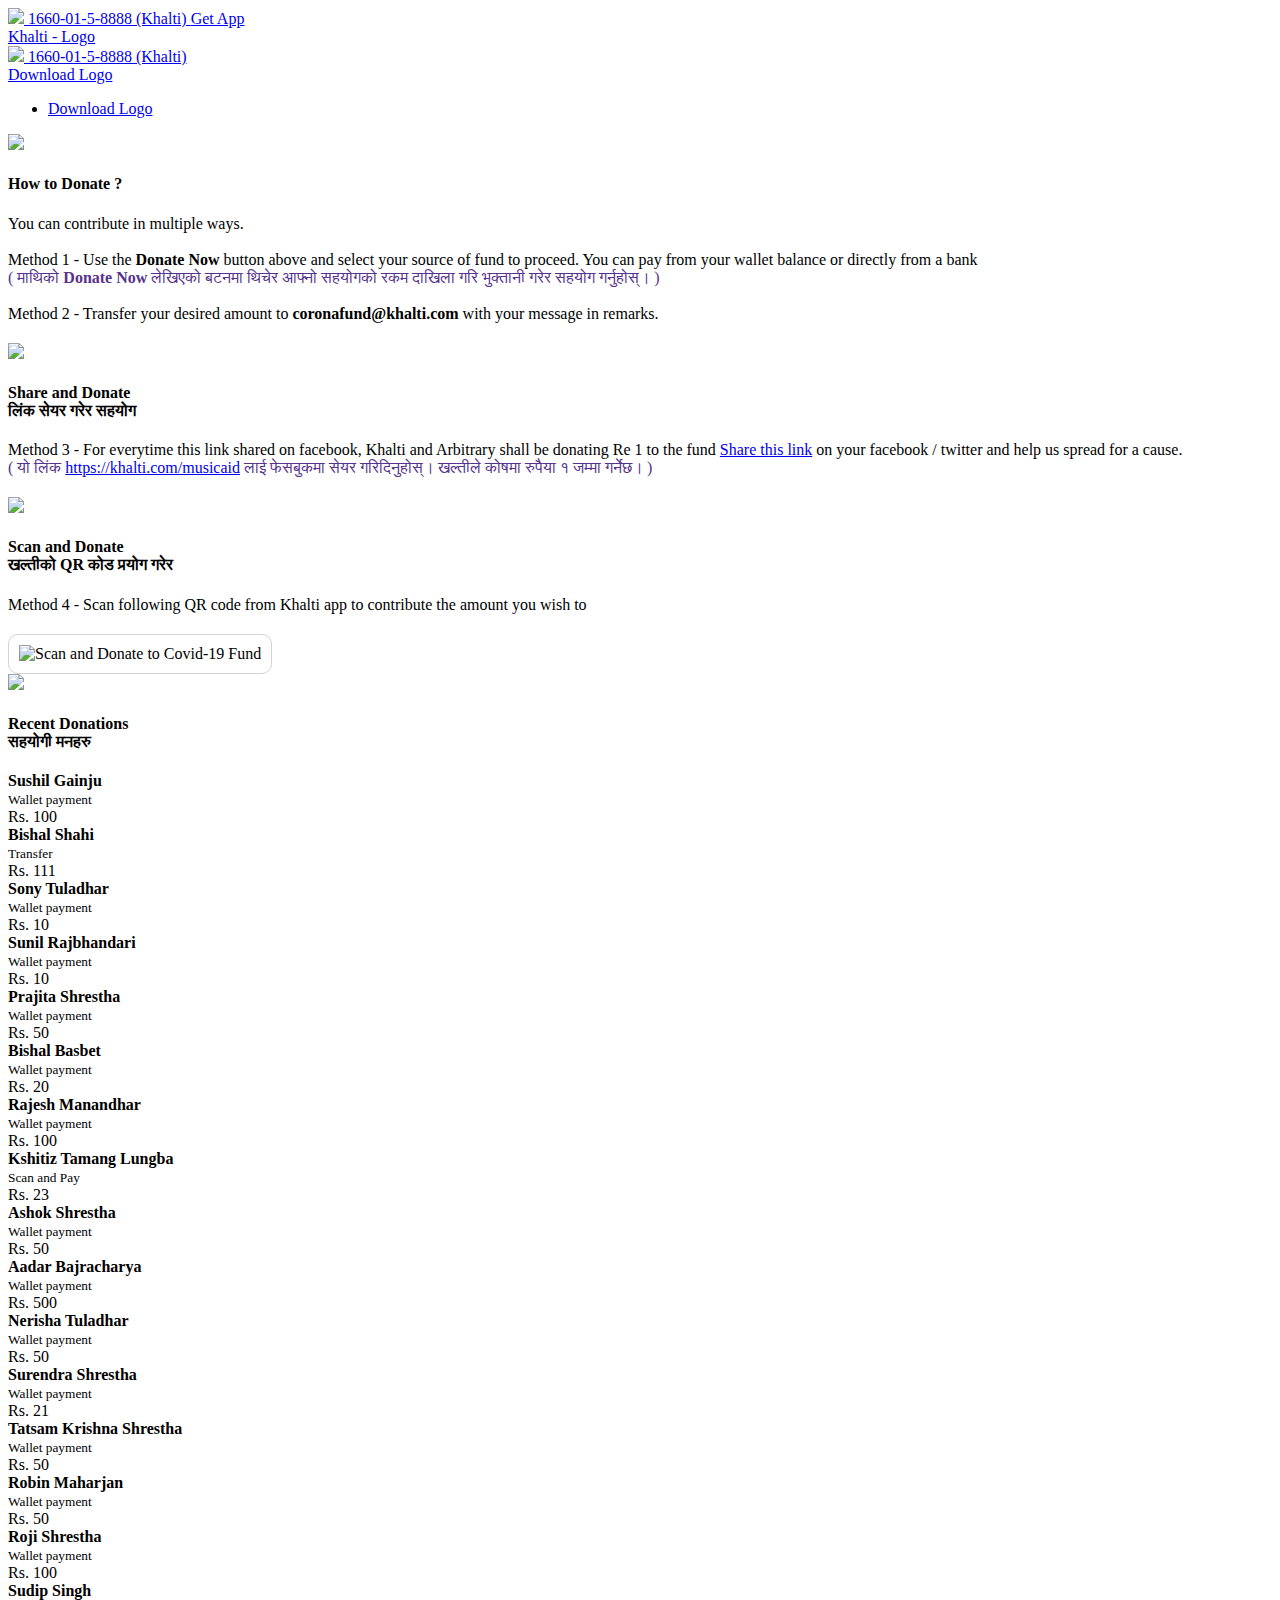
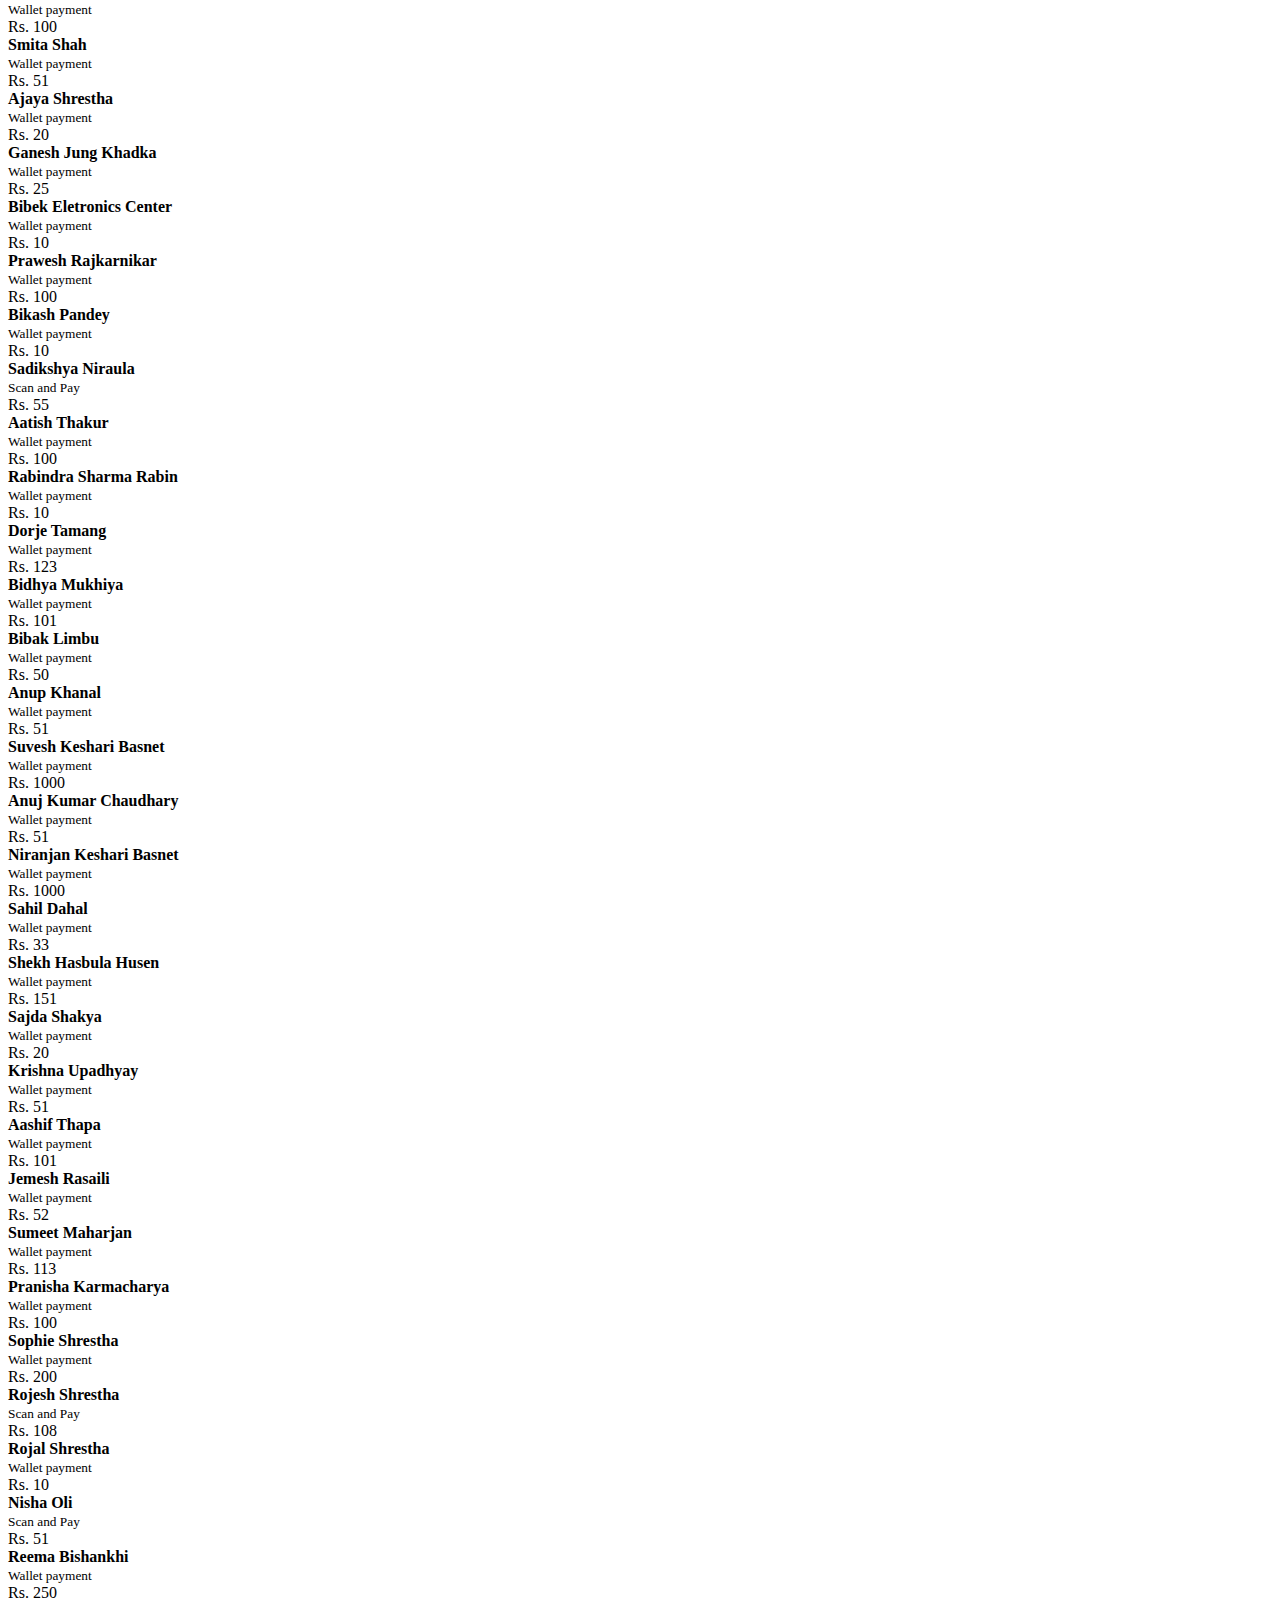
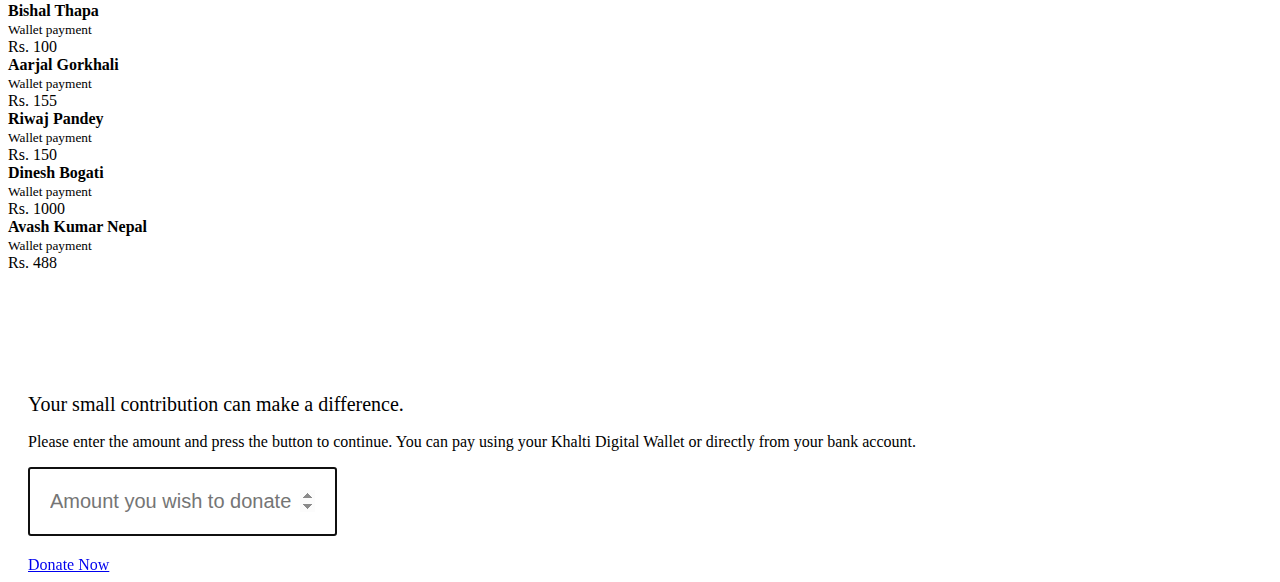
==== brandbook/index.html @ 5e2e1aca "Update index.html" ====
<!DOCTYPE html>
<html lang="en" xmlns="http://www.w3.org/1999/html">

<head>
    <!-- Global site tag (gtag.js) - Google Analytics -->
    <script async src="https://www.googletagmanager.com/gtag/js?id=UA-162179305-1"></script>
    <script>
        window.dataLayer = window.dataLayer || [];

        function gtag() {
            dataLayer.push(arguments);
        }
        gtag('js', new Date());

        gtag('config', 'UA-162179305-1');
    </script>
    <meta charset="utf-8">
    <meta http-equiv="X-UA-Compatible" content="IE=edge">
    <meta name="viewport" content="width=device-width, initial-scale=1.0, maximum-scale=1.0, user-scalable=no" />
    <link rel="icon" type="image/png" sizes="32x32" href="https://d7vw40z4bofef.cloudfront.net/static/2.37.07-web19/images/favicon.png">

    <title>Khalti.com donates to COVID-19 Relief Fund</title>
    <meta name="description" content="No. 1 digital wallet in Nepal">

    <meta property="og:url" content="https://donations.khalti.com/covid19/" />
    <meta property="og:site_name" content="Khatli Donates to the Covid19 Fund" />
    <meta property="og:image" content="https://donations.khalti.com/covid19/MusicForAID_Banner.web.jpg?v100" />
    <link href="https://d7vw40z4bofef.cloudfront.net/static/2.37.07-web19/css/bootstrap.css" rel="stylesheet">
    <link href="https://d7vw40z4bofef.cloudfront.net/static/2.37.07-web19/css/slick.css" rel="stylesheet">
    <link href="https://d7vw40z4bofef.cloudfront.net/static/2.37.07-web19/css/slick-theme.css" rel="stylesheet">
    <link href="https://d7vw40z4bofef.cloudfront.net/static/2.37.07-web19/css/phone.min.css" rel="stylesheet">
    <link href="https://d7vw40z4bofef.cloudfront.net/static/2.37.07-web19/css/custom.css" rel="stylesheet">

    <script src="https://khalti.com/static/khalti-checkout.js"></script>

    <style type="text/css">
        #aidcontainer {
            display: block;
            text-align: center;
            margin: 0 auto;
            height: 600px;
            background: url(brandbook_bg.jpg) no-repeat center -50px;
            padding-top: 400px;
            background-color: #0d041f;
        }
        
        #aidbanner {
            width: 1000px;
            height: 588px;
        }
        
        @media(min-width:768px) {
            #aidbanner {
                text-align: center;
                background-image: url(MusicForAID_Banner.web.jpg);
            }
        }
        
        @media(max-width:768px) {
            #aidbanner {
                display: none
            }
            #aidcontainer {
                background-size: cover;
                background-position: top center;
                padding-top: 400px;
                background-image: url(MusicForAID_Banner.mobile.jpg?v100);
            }
        }
        
        #aidcontainer h2 {
            color: grey;
            font-size: 20px;
            line-height: 20px;
        }
        
        #aidcontainer h1 {
            color: white;
            font-size: 35px;
            line-height: 35px;
        }
        
        #aidkalakaar {
            color: white;
            font-weight: normal !important;
            font-size: 15px;
            max-width: 500px;
            display: block;
        }
        
        #khaltiId {
            font-size: 20px;
            height: 65px;
            padding: 0 20px;
            line-height: 40px;
            color: purple;
        }
    </style>
</head>
<body id=''>
    <header id="masthead" class="site-header">
        <div class="header">
            <section class="top-bar p-2 d-none d-md-block">
                <div class="container">
                    <div class="row">
                        <div class="col-md-6 no-padding">
                            <a href="/contact" class="telephone">
                                <img class="tollfree" src="https://d7vw40z4bofef.cloudfront.net/static/2.37.07-web19/images/icons/tollfree.png"> 1660-01-5-8888 (Khalti)
                            </a>
                            <a href="https://khalti.com/download" target="_blank" class="button small orange no-border ml-3 font-weight-bold">Get App</a>
                        </div>

                        <div class="col-md-6">
                        </div>

                    </div>
                </div>
            </section>
        </div>

        <div id="navbar">
            <section class="nav mobile-nav">
                <div class="container">
                    <div class="row">
                        <div class="col-md-2 no-padding">
                            <a href="/" class="logo" title="Khalti Digital Wallet">Khalti - Logo</a>
                        </div>

                        <div class="col-md-12 d-block d-md-block d-lg-none navbar navbar-expand-lg navbar-light">
                            <div class="ham-menu float-right pt-3">
                                <a class="button no-border" data-toggle="collapse" href="#collapseExample" role="button" aria-expanded="false" aria-controls="collapseExample">
                                    <span class="navbar-toggler-icon"></span>
                                </a>
                            </div>
                            <div class="collapse mobile-submenu" id="collapseExample">
                                <div class="top-bar p-2 d-md-none steps-mobile">
                                    <div class="col-md-6 no-padding">
                                        <a href="tel:1660-01-5-8888" class="telephone">
                                            <img class="tollfree" src="https://d7vw40z4bofef.cloudfront.net/static/2.37.07-web19/images/icons/tollfree.png"> 1660-01-5-8888 (Khalti)
                                        </a>
                                    </div>
                                    <div class="col-md-6">
                                    </div>
                                </div>
                                <a class="d-block" href="logo.zip">
					Download Logo
                                </a>
                            </div>
                        </div>
                        <!--end hamburger menu-->

                        <div class="col-md-10 no-padding">
                            <nav class="navbar navbar-expand-lg navbar-light no-padding float-right height100">

                                <div class="collapse navbar-collapse" id="navbarSupportedContent">
                                    <ul class="navbar-nav mr-auto">
                                        <li class="nav-item" id="linkshare">
                                            <a class="nav-link" href="logo.zip">
						    Download Logo
						</a>
                                        </li>
                                    </ul>
                                </div>
                            </nav>
                        </div>
                    </div>

                </div>
        </div>
        </section>
        </div>
    </header>

    <div id="khaltiContent">
        <section>
            <div class="container-fluid 404-feat">
                <div class="row">
                    <div class="col-12 col-sm-12 col-md-4 feat-col">
                        <div class="feat-col-wrapper">
                            <div class="err-feat-head">
                                <img src="https://d7vw40z4bofef.cloudfront.net/static/web19/images/wallet.svg">
                                <h4>
			    How to Donate ?
				<a href="#" name="howto"></a>
                        </h4>
                            </div>
                            <div class="err-feat-content">
                                <div>You can contribute in multiple ways. </div>

                                <div>&nbsp;</div>
                                <div>Method 1 - Use the <strong>Donate Now</strong> button above and select your source of fund to proceed. You can pay from your wallet balance or directly from a bank
                                    <br />
                                    <span style='color:#56328c'> ( माथिको  <strong>Donate Now</strong> लेखिएको बटनमा थिचेर आफ्नो सहयोगको रकम दाखिला गरि भुक्तानी गरेर सहयोग गर्नुहोस्।
)
</span>
                                </div>
                                <div>&nbsp;</div>
                                <div>Method 2 - Transfer your desired amount to <strong>coronafund@khalti.com</strong> with your message in remarks.</div>
                            </div>

                            <div class="err-feat-head" style='margin-top:20px;'>
                                <img src="https://d7vw40z4bofef.cloudfront.net/static/web19/images/wallet.svg">
                                <h4>
			    Share and Donate
<br />
	लिंक सेयर गरेर सहयोग
                        </h4>
                            </div>
                            <div class="err-feat-content">
                                <div>Method 3 - For everytime this link shared on facebook, Khalti and Arbitrary shall be donating Re 1 to the fund <a href="https://www.facebook.com/khalti.official/posts/1078323059209366">Share this link</a> on your facebook / twitter and help us spread for a cause.

                                    <br />

                                    <span style='color:#56328c'> ( यो लिंक <a href="https://khalti.com/musicaid">https://khalti.com/musicaid</a> लाई फेसबुकमा सेयर गरिदिनुहोस्। खल्तीले कोषमा रुपैया १ जम्मा गर्नेछ। )</span>

                                </div>
                            </div>

                            <div class="err-feat-head" style='margin-top:20px;'>
                                <img src="https://d7vw40z4bofef.cloudfront.net/static/web19/images/wallet.svg">
                                <h4>
			    Scan and Donate 
<br />
खल्तीको QR  कोड प्रयोग गरेर
                        </h4>
                            </div>
                            <div class="err-feat-content">
                                <div>Method 4 - Scan following QR code from Khalti app to contribute the amount you wish to
                                </div>
                                <div class="thumbnail"><img style='border:1px solid lightgrey; border-radius:10px;width:80%; padding:10px; margin-top:20px;' src="qrcode_scan_and_pay.png" alt="Scan and Donate to Covid-19 Fund" /></div>

                            </div>
                        </div>
                    </div>

                    <div class="col-12 col-sm-12 col-md-8 feat-col">
                        <div class="feat-col-wrapper">
                            <div class="err-feat-head">
                                <img src="https://d7vw40z4bofef.cloudfront.net/static/web19/images/wallet.svg">
                                <h4>
			    Recent Donations
<br />
				सहयोगी मनहरु
                        </h4>
                            </div>
                            <div class="err-feat-content">
                                <div class="list-group">
                                    <div class="list-group-item">
                                        <div class="row">
                                            <div class="col-md-8">
                                                <strong>Sushil Gainju</strong>
                                                <br />
                                                <small>Wallet payment</small>
                                            </div>
                                            <div class="col-md-4">
                                                Rs. 100 </div>
                                        </div>
                                    </div>
                                    <div class="list-group-item">
                                        <div class="row">
                                            <div class="col-md-8">
                                                <strong>Bishal Shahi</strong>
                                                <br />
                                                <small>Transfer</small>
                                            </div>
                                            <div class="col-md-4">
                                                Rs. 111 </div>
                                        </div>
                                    </div>
                                    <div class="list-group-item">
                                        <div class="row">
                                            <div class="col-md-8">
                                                <strong>Sony Tuladhar</strong>
                                                <br />
                                                <small>Wallet payment</small>
                                            </div>
                                            <div class="col-md-4">
                                                Rs. 10 </div>
                                        </div>
                                    </div>
                                    <div class="list-group-item">
                                        <div class="row">
                                            <div class="col-md-8">
                                                <strong>Sunil Rajbhandari</strong>
                                                <br />
                                                <small>Wallet payment</small>
                                            </div>
                                            <div class="col-md-4">
                                                Rs. 10 </div>
                                        </div>
                                    </div>
                                    <div class="list-group-item">
                                        <div class="row">
                                            <div class="col-md-8">
                                                <strong>Prajita Shrestha</strong>
                                                <br />
                                                <small>Wallet payment</small>
                                            </div>
                                            <div class="col-md-4">
                                                Rs. 50 </div>
                                        </div>
                                    </div>
                                    <div class="list-group-item">
                                        <div class="row">
                                            <div class="col-md-8">
                                                <strong>Bishal Basbet</strong>
                                                <br />
                                                <small>Wallet payment</small>
                                            </div>
                                            <div class="col-md-4">
                                                Rs. 20 </div>
                                        </div>
                                    </div>
                                    <div class="list-group-item">
                                        <div class="row">
                                            <div class="col-md-8">
                                                <strong>Rajesh Manandhar</strong>
                                                <br />
                                                <small>Wallet payment</small>
                                            </div>
                                            <div class="col-md-4">
                                                Rs. 100 </div>
                                        </div>
                                    </div>
                                    <div class="list-group-item">
                                        <div class="row">
                                            <div class="col-md-8">
                                                <strong>Kshitiz Tamang Lungba</strong>
                                                <br />
                                                <small>Scan and Pay</small>
                                            </div>
                                            <div class="col-md-4">
                                                Rs. 23 </div>
                                        </div>
                                    </div>
                                    <div class="list-group-item">
                                        <div class="row">
                                            <div class="col-md-8">
                                                <strong>Ashok Shrestha</strong>
                                                <br />
                                                <small>Wallet payment</small>
                                            </div>
                                            <div class="col-md-4">
                                                Rs. 50 </div>
                                        </div>
                                    </div>
                                    <div class="list-group-item">
                                        <div class="row">
                                            <div class="col-md-8">
                                                <strong>Aadar Bajracharya</strong>
                                                <br />
                                                <small>Wallet payment</small>
                                            </div>
                                            <div class="col-md-4">
                                                Rs. 500 </div>
                                        </div>
                                    </div>
                                    <div class="list-group-item">
                                        <div class="row">
                                            <div class="col-md-8">
                                                <strong>Nerisha Tuladhar</strong>
                                                <br />
                                                <small>Wallet payment</small>
                                            </div>
                                            <div class="col-md-4">
                                                Rs. 50 </div>
                                        </div>
                                    </div>
                                    <div class="list-group-item">
                                        <div class="row">
                                            <div class="col-md-8">
                                                <strong>Surendra Shrestha</strong>
                                                <br />
                                                <small>Wallet payment</small>
                                            </div>
                                            <div class="col-md-4">
                                                Rs. 21 </div>
                                        </div>
                                    </div>
                                    <div class="list-group-item">
                                        <div class="row">
                                            <div class="col-md-8">
                                                <strong>Tatsam Krishna Shrestha</strong>
                                                <br />
                                                <small>Wallet payment</small>
                                            </div>
                                            <div class="col-md-4">
                                                Rs. 50 </div>
                                        </div>
                                    </div>
                                    <div class="list-group-item">
                                        <div class="row">
                                            <div class="col-md-8">
                                                <strong>Robin Maharjan</strong>
                                                <br />
                                                <small>Wallet payment</small>
                                            </div>
                                            <div class="col-md-4">
                                                Rs. 50 </div>
                                        </div>
                                    </div>
                                    <div class="list-group-item">
                                        <div class="row">
                                            <div class="col-md-8">
                                                <strong>Roji Shrestha</strong>
                                                <br />
                                                <small>Wallet payment</small>
                                            </div>
                                            <div class="col-md-4">
                                                Rs. 100 </div>
                                        </div>
                                    </div>
                                    <div class="list-group-item">
                                        <div class="row">
                                            <div class="col-md-8">
                                                <strong>Sudip Singh</strong>
                                                <br />
                                                <small>Wallet payment</small>
                                            </div>
                                            <div class="col-md-4">
                                                Rs. 100 </div>
                                        </div>
                                    </div>
                                    <div class="list-group-item">
                                        <div class="row">
                                            <div class="col-md-8">
                                                <strong>Smita Shah</strong>
                                                <br />
                                                <small>Wallet payment</small>
                                            </div>
                                            <div class="col-md-4">
                                                Rs. 51 </div>
                                        </div>
                                    </div>
                                    <div class="list-group-item">
                                        <div class="row">
                                            <div class="col-md-8">
                                                <strong>Ajaya Shrestha</strong>
                                                <br />
                                                <small>Wallet payment</small>
                                            </div>
                                            <div class="col-md-4">
                                                Rs. 20 </div>
                                        </div>
                                    </div>
                                    <div class="list-group-item">
                                        <div class="row">
                                            <div class="col-md-8">
                                                <strong>Ganesh Jung Khadka</strong>
                                                <br />
                                                <small>Wallet payment</small>
                                            </div>
                                            <div class="col-md-4">
                                                Rs. 25 </div>
                                        </div>
                                    </div>
                                    <div class="list-group-item">
                                        <div class="row">
                                            <div class="col-md-8">
                                                <strong>Bibek Eletronics Center</strong>
                                                <br />
                                                <small>Wallet payment</small>
                                            </div>
                                            <div class="col-md-4">
                                                Rs. 10 </div>
                                        </div>
                                    </div>
                                    <div class="list-group-item">
                                        <div class="row">
                                            <div class="col-md-8">
                                                <strong>Prawesh Rajkarnikar</strong>
                                                <br />
                                                <small>Wallet payment</small>
                                            </div>
                                            <div class="col-md-4">
                                                Rs. 100 </div>
                                        </div>
                                    </div>
                                    <div class="list-group-item">
                                        <div class="row">
                                            <div class="col-md-8">
                                                <strong>Bikash Pandey</strong>
                                                <br />
                                                <small>Wallet payment</small>
                                            </div>
                                            <div class="col-md-4">
                                                Rs. 10 </div>
                                        </div>
                                    </div>
                                    <div class="list-group-item">
                                        <div class="row">
                                            <div class="col-md-8">
                                                <strong>Sadikshya Niraula</strong>
                                                <br />
                                                <small>Scan and Pay</small>
                                            </div>
                                            <div class="col-md-4">
                                                Rs. 55 </div>
                                        </div>
                                    </div>
                                    <div class="list-group-item">
                                        <div class="row">
                                            <div class="col-md-8">
                                                <strong>Aatish Thakur</strong>
                                                <br />
                                                <small>Wallet payment</small>
                                            </div>
                                            <div class="col-md-4">
                                                Rs. 100 </div>
                                        </div>
                                    </div>
                                    <div class="list-group-item">
                                        <div class="row">
                                            <div class="col-md-8">
                                                <strong>Rabindra Sharma Rabin</strong>
                                                <br />
                                                <small>Wallet payment</small>
                                            </div>
                                            <div class="col-md-4">
                                                Rs. 10 </div>
                                        </div>
                                    </div>
                                    <div class="list-group-item">
                                        <div class="row">
                                            <div class="col-md-8">
                                                <strong>Dorje Tamang</strong>
                                                <br />
                                                <small>Wallet payment</small>
                                            </div>
                                            <div class="col-md-4">
                                                Rs. 123 </div>
                                        </div>
                                    </div>
                                    <div class="list-group-item">
                                        <div class="row">
                                            <div class="col-md-8">
                                                <strong>Bidhya Mukhiya</strong>
                                                <br />
                                                <small>Wallet payment</small>
                                            </div>
                                            <div class="col-md-4">
                                                Rs. 101 </div>
                                        </div>
                                    </div>
                                    <div class="list-group-item">
                                        <div class="row">
                                            <div class="col-md-8">
                                                <strong>Bibak Limbu</strong>
                                                <br />
                                                <small>Wallet payment</small>
                                            </div>
                                            <div class="col-md-4">
                                                Rs. 50 </div>
                                        </div>
                                    </div>
                                    <div class="list-group-item">
                                        <div class="row">
                                            <div class="col-md-8">
                                                <strong>Anup Khanal</strong>
                                                <br />
                                                <small>Wallet payment</small>
                                            </div>
                                            <div class="col-md-4">
                                                Rs. 51 </div>
                                        </div>
                                    </div>
                                    <div class="list-group-item">
                                        <div class="row">
                                            <div class="col-md-8">
                                                <strong>Suvesh Keshari Basnet</strong>
                                                <br />
                                                <small>Wallet payment</small>
                                            </div>
                                            <div class="col-md-4">
                                                Rs. 1000 </div>
                                        </div>
                                    </div>
                                    <div class="list-group-item">
                                        <div class="row">
                                            <div class="col-md-8">
                                                <strong>Anuj Kumar Chaudhary</strong>
                                                <br />
                                                <small>Wallet payment</small>
                                            </div>
                                            <div class="col-md-4">
                                                Rs. 51 </div>
                                        </div>
                                    </div>
                                    <div class="list-group-item">
                                        <div class="row">
                                            <div class="col-md-8">
                                                <strong>Niranjan Keshari Basnet</strong>
                                                <br />
                                                <small>Wallet payment</small>
                                            </div>
                                            <div class="col-md-4">
                                                Rs. 1000 </div>
                                        </div>
                                    </div>
                                    <div class="list-group-item">
                                        <div class="row">
                                            <div class="col-md-8">
                                                <strong>Sahil Dahal</strong>
                                                <br />
                                                <small>Wallet payment</small>
                                            </div>
                                            <div class="col-md-4">
                                                Rs. 33 </div>
                                        </div>
                                    </div>
                                    <div class="list-group-item">
                                        <div class="row">
                                            <div class="col-md-8">
                                                <strong>Shekh Hasbula Husen</strong>
                                                <br />
                                                <small>Wallet payment</small>
                                            </div>
                                            <div class="col-md-4">
                                                Rs. 151 </div>
                                        </div>
                                    </div>
                                    <div class="list-group-item">
                                        <div class="row">
                                            <div class="col-md-8">
                                                <strong>Sajda Shakya</strong>
                                                <br />
                                                <small>Wallet payment</small>
                                            </div>
                                            <div class="col-md-4">
                                                Rs. 20 </div>
                                        </div>
                                    </div>
                                    <div class="list-group-item">
                                        <div class="row">
                                            <div class="col-md-8">
                                                <strong>Krishna Upadhyay</strong>
                                                <br />
                                                <small>Wallet payment</small>
                                            </div>
                                            <div class="col-md-4">
                                                Rs. 51 </div>
                                        </div>
                                    </div>
                                    <div class="list-group-item">
                                        <div class="row">
                                            <div class="col-md-8">
                                                <strong>Aashif Thapa</strong>
                                                <br />
                                                <small>Wallet payment</small>
                                            </div>
                                            <div class="col-md-4">
                                                Rs. 101 </div>
                                        </div>
                                    </div>
                                    <div class="list-group-item">
                                        <div class="row">
                                            <div class="col-md-8">
                                                <strong>Jemesh Rasaili</strong>
                                                <br />
                                                <small>Wallet payment</small>
                                            </div>
                                            <div class="col-md-4">
                                                Rs. 52 </div>
                                        </div>
                                    </div>
                                    <div class="list-group-item">
                                        <div class="row">
                                            <div class="col-md-8">
                                                <strong>Sumeet Maharjan</strong>
                                                <br />
                                                <small>Wallet payment</small>
                                            </div>
                                            <div class="col-md-4">
                                                Rs. 113 </div>
                                        </div>
                                    </div>
                                    <div class="list-group-item">
                                        <div class="row">
                                            <div class="col-md-8">
                                                <strong>Pranisha Karmacharya</strong>
                                                <br />
                                                <small>Wallet payment</small>
                                            </div>
                                            <div class="col-md-4">
                                                Rs. 100 </div>
                                        </div>
                                    </div>
                                    <div class="list-group-item">
                                        <div class="row">
                                            <div class="col-md-8">
                                                <strong>Sophie Shrestha</strong>
                                                <br />
                                                <small>Wallet payment</small>
                                            </div>
                                            <div class="col-md-4">
                                                Rs. 200 </div>
                                        </div>
                                    </div>
                                    <div class="list-group-item">
                                        <div class="row">
                                            <div class="col-md-8">
                                                <strong>Rojesh Shrestha</strong>
                                                <br />
                                                <small>Scan and Pay</small>
                                            </div>
                                            <div class="col-md-4">
                                                Rs. 108 </div>
                                        </div>
                                    </div>
                                    <div class="list-group-item">
                                        <div class="row">
                                            <div class="col-md-8">
                                                <strong>Rojal Shrestha</strong>
                                                <br />
                                                <small>Wallet payment</small>
                                            </div>
                                            <div class="col-md-4">
                                                Rs. 10 </div>
                                        </div>
                                    </div>
                                    <div class="list-group-item">
                                        <div class="row">
                                            <div class="col-md-8">
                                                <strong>Nisha Oli</strong>
                                                <br />
                                                <small>Scan and Pay</small>
                                            </div>
                                            <div class="col-md-4">
                                                Rs. 51 </div>
                                        </div>
                                    </div>
                                    <div class="list-group-item">
                                        <div class="row">
                                            <div class="col-md-8">
                                                <strong>Reema Bishankhi</strong>
                                                <br />
                                                <small>Wallet payment</small>
                                            </div>
                                            <div class="col-md-4">
                                                Rs. 250 </div>
                                        </div>
                                    </div>
                                    <div class="list-group-item">
                                        <div class="row">
                                            <div class="col-md-8">
                                                <strong>Bishal Thapa</strong>
                                                <br />
                                                <small>Wallet payment</small>
                                            </div>
                                            <div class="col-md-4">
                                                Rs. 100 </div>
                                        </div>
                                    </div>
                                    <div class="list-group-item">
                                        <div class="row">
                                            <div class="col-md-8">
                                                <strong>Aarjal Gorkhali</strong>
                                                <br />
                                                <small>Wallet payment</small>
                                            </div>
                                            <div class="col-md-4">
                                                Rs. 155 </div>
                                        </div>
                                    </div>
                                    <div class="list-group-item">
                                        <div class="row">
                                            <div class="col-md-8">
                                                <strong>Riwaj Pandey</strong>
                                                <br />
                                                <small>Wallet payment</small>
                                            </div>
                                            <div class="col-md-4">
                                                Rs. 150 </div>
                                        </div>
                                    </div>
                                    <div class="list-group-item">
                                        <div class="row">
                                            <div class="col-md-8">
                                                <strong>Dinesh Bogati</strong>
                                                <br />
                                                <small>Wallet payment</small>
                                            </div>
                                            <div class="col-md-4">
                                                Rs. 1000 </div>
                                        </div>
                                    </div>
                                    <div class="list-group-item">
                                        <div class="row">
                                            <div class="col-md-8">
                                                <strong>Avash Kumar Nepal</strong>
                                                <br />
                                                <small>Wallet payment</small>
                                            </div>
                                            <div class="col-md-4">
                                                Rs. 488 </div>
                                        </div>
                                    </div>
                                </div>
                                <!--     <div>Toll Free No: 1660-01-5-8888</div>
                        <div>Phone: 9801165561 /01-5010651</div>
                        <div>Email: support@khalti.com</div>-->
                            </div>
                        </div>
                    </div>
                    <!--
            <div class="col-12 col-sm-12 col-md-6 feat-col">
                <div class="feat-col-wrapper">
                    <div class="err-feat-head">
                        <img src="https://d7vw40z4bofef.cloudfront.net/static/web19/images/wallet.svg">
                        <h4>
                            Top Donors
                        </h4>
                    </div>
                    <div class="err-feat-content">
                        <div>Email: merchant@khalti.com</div>
                        <div>Documentation: docs.khalti.com</div>
                        <div>Github: github.com/khalti</div>
                        <div>Phone: 9801165568 / 9801165557</div>
                    </div>
                </div>
	    </div>
-->
                </div>
            </div>
        </section>
        <section style="display:none">
            <div class="container-fluid">
                <div class="row">
                    <div class="col-12 col-md-6 sup-col err-blog">
                        <div>
                            <div class="err-lower-block-title">
                                Our Mission to bring easy
                                <br /> access to finance
                                <br />
                            </div>
                            <div style="margin-top: 12px;">
                                <a href="https://blog.khalti.com" target="_blank" class="more-link orange-link"> 
                            Khalti Blog 
                            <i class="icon-arrow-left ml-2 align-middle margin-minus5"></i>
                        </a>
                            </div>
                        </div>
                    </div>
                    <div class="col-12 col-md-6 sup-col err-sc">
                        <div>
                            <div class="err-lower-block-title">
                                Khalti Smart Chhori for
                                <br /> digitally empowered Nepal
                            </div>
                            <div style="margin-top: 12px;">
                                <a href="/smart-chhori" target="_blank" class="more-link orange-link"> 
                            Learn More
                            <i class="icon-arrow-left ml-2 align-middle margin-minus5"></i>
                        </a>
                            </div>
                        </div>
                    </div>
                </div>
            </div>
        </section>

        <div class="modal fade" id="msgModal" role="dialog">
            <div class="modal-dialog">
                <div class="modal-content" id="">
                    <h3 id="modalmsg" style='padding:20px;text-align:center;font-size:20px;line-height:30px;'></h3>
                </div>
            </div>
        </div>

        <div class="modal fade" id="myModal" role="dialog">
            <div class="modal-dialog">
                <div class="modal-content" id="login-component">
                    <form method="POST" action="javascript:void(0)" name='login-form' class="form" id='login-form'>
                        <!--
        <div class="modal-header">
            <h5 class="modal-title">Donation</h5> 

            <button type="button" class="close" data-dismiss="modal" aria-label="Close" style="font-size: 35px;">
              <span aria-hidden="true">&times;</span>
            </button>

          </div>
		-->
                        <div class="modal-body">
                            <div class="form-group row">
                                <div class="col-sm-12">
                                    <div style="padding:20px">

                                        <h3 style='line-height:25px; margin-bottom:10px; font-weight:normal; font-size: 20px;'>
		  Your small contribution can make a difference.
				</h3>
                                        <p>Please enter the amount and press the button to continue. You can pay using your Khalti Digital Wallet or directly from your bank account.</p>
                                        <input type="number" class="form-control" name="id" id="khaltiId" placeholder="Amount you wish to donate" required autofocus>
                                    </div>
                                    <div style='padding-left:20px;'>
                                        <a href="javascript:donatefn();" id="donate-button" class="button orange button-padding d-inline-block no-border font-weight-bold btn-lg button-disabled">Donate Now</a>
                                    </div>
                                </div>
                            </div>
                            <!--
            <div class="form-group row">
                <label class="col-sm-12 col-form-label">Password</label>
                <div class="col-sm-12">
                <input type="password" class="form-control" id="khaltiPassword" name="password" placeholder="Your Khalti account password" required style="font-size:0.9em; height: 35px;" oninput="handlePwdInput()">
                </div>
            </div>
            <div class="form-group row">
                <div class="col-sm-12">
                <input type="checkbox" onclick="pwdToggler()"> Show Password 
            </div>
            <div class="col-md-12">
                <div class="alert alert-danger" style="display: none; margin-top: 10px" id="loginError">
                </div>
            </div>
	    -->
                        </div>
                </div>
                </form>
            </div>
        </div>
    </div>

    <div id="scrollTop"><a href="#top"><i class="icon-go-up  align-middle"></i></a></div>
    </div>
    <script src="https://code.jquery.com/jquery-3.4.1.min.js" integrity="sha256-CSXorXvZcTkaix6Yvo6HppcZGetbYMGWSFlBw8HfCJo=" crossorigin="anonymous"></script>

    <!--<script type="text/javascript" src="https://d7vw40z4bofef.cloudfront.net/static/2.37.07-web19/js/jquery-3.1.1.slim.min.js" integrity="sha384-A7FZj7v+d/sdmMqp/nOQwliLvUsJfDHW+k9Omg/a/EheAdgtzNs3hpfag6Ed950n" crossorigin="anonymous"></script>
<script type="text/javascript" src="https://d7vw40z4bofef.cloudfront.net/static/2.37.07-web19/js/jquery-1.7.1.min.js"></script>-->
    <script type="text/javascript" src="https://d7vw40z4bofef.cloudfront.net/static/2.37.07-web19/js/tether.min.js"></script>
    <script type="text/javascript" src="https://d7vw40z4bofef.cloudfront.net/static/2.37.07-web19/js/bootstrap.min.js"></script>
    <!-- IE10 viewport hack for Surface/desktop Windows 8 bug -->
    <script type="text/javascript" src="https://d7vw40z4bofef.cloudfront.net/static/2.37.07-web19/js/ie10-viewport-bug-workaround.js"></script>
    <!--<script type="text/javascript" src="https://d7vw40z4bofef.cloudfront.net/static/2.37.07-web19/js/jquery-1.7.1.min.js"></script>-->
    <script type="text/javascript" src="https://d7vw40z4bofef.cloudfront.net/static/2.37.07-web19/js/slick.min.js"></script>
    <!--<script type="text/javascript" src="https://d7vw40z4bofef.cloudfront.net/static/2.37.07-web19/js/main.js"></script>-->
    <script>
        /*
            (function(i,s,o,g,r,a,m){i['GoogleAnalyticsObject']=r;i[r]=i[r]||function(){
                        (i[r].q=i[r].q||[]).push(arguments)},i[r].l=1*new Date();a=s.createElement(o),
                    m=s.getElementsByTagName(o)[0];a.async=1;a.src=g;m.parentNode.insertBefore(a,m)
            })(window,document,'script','https://www.google-analytics.com/analytics.js','ga');

            ga('create', 'UA-100575211-1', 'auto');
            ga('send', 'pageview');
        	 */

        $(document).ready(function() {
            $('#myModal').on('shown.bs.modal', function() {
                $('#khaltiId').trigger('focus')
            });
        });

        var donationconfig = {
            // replace the publicKey with yours
            "publicKey": "live_public_key_9c6059480ca44870918a031a764ff95d",
            "productIdentity": "COVID19_Donation",
            "productName": "MusicForAid",
            "productUrl": "https://donations.khalti.com",
            "eventHandler": {
                onSuccess(payload) {
                        $.post("https://donations.khalti.com/verify/", data = payload, function(returndata) {
                            if (returndata.startsWith("Thank You")) {
                                modalmsg(returndata);
                                /*alert("Your contribution has been received successfully");*/
                            } else {
                                modalmsg(returndata);
                            }
                        });
                    },
                    onError(error) {
                        modalmsg("Error while receiving payment");
                    },
                    onClose() {
                        /*console.log('widget is closing'); */
                    }
            }
        };

        function modalmsg(msg) {
            $("#msgModal #modalmsg").text(msg);
            $("#msgModal").modal("show");
        }

        function donatefn() {
            $("#myModal").modal("hide");
            var checkout = new KhaltiCheckout(donationconfig);
            //        var btn = document.getElementById("donate-button");
            //        btn.onclick = function () {
            var donation = document.getElementById("khaltiId");
            var amount = parseInt(donation.value);
            checkout.show({
                amount: amount * 100
            });
        }
    </script>

</body>

</html>
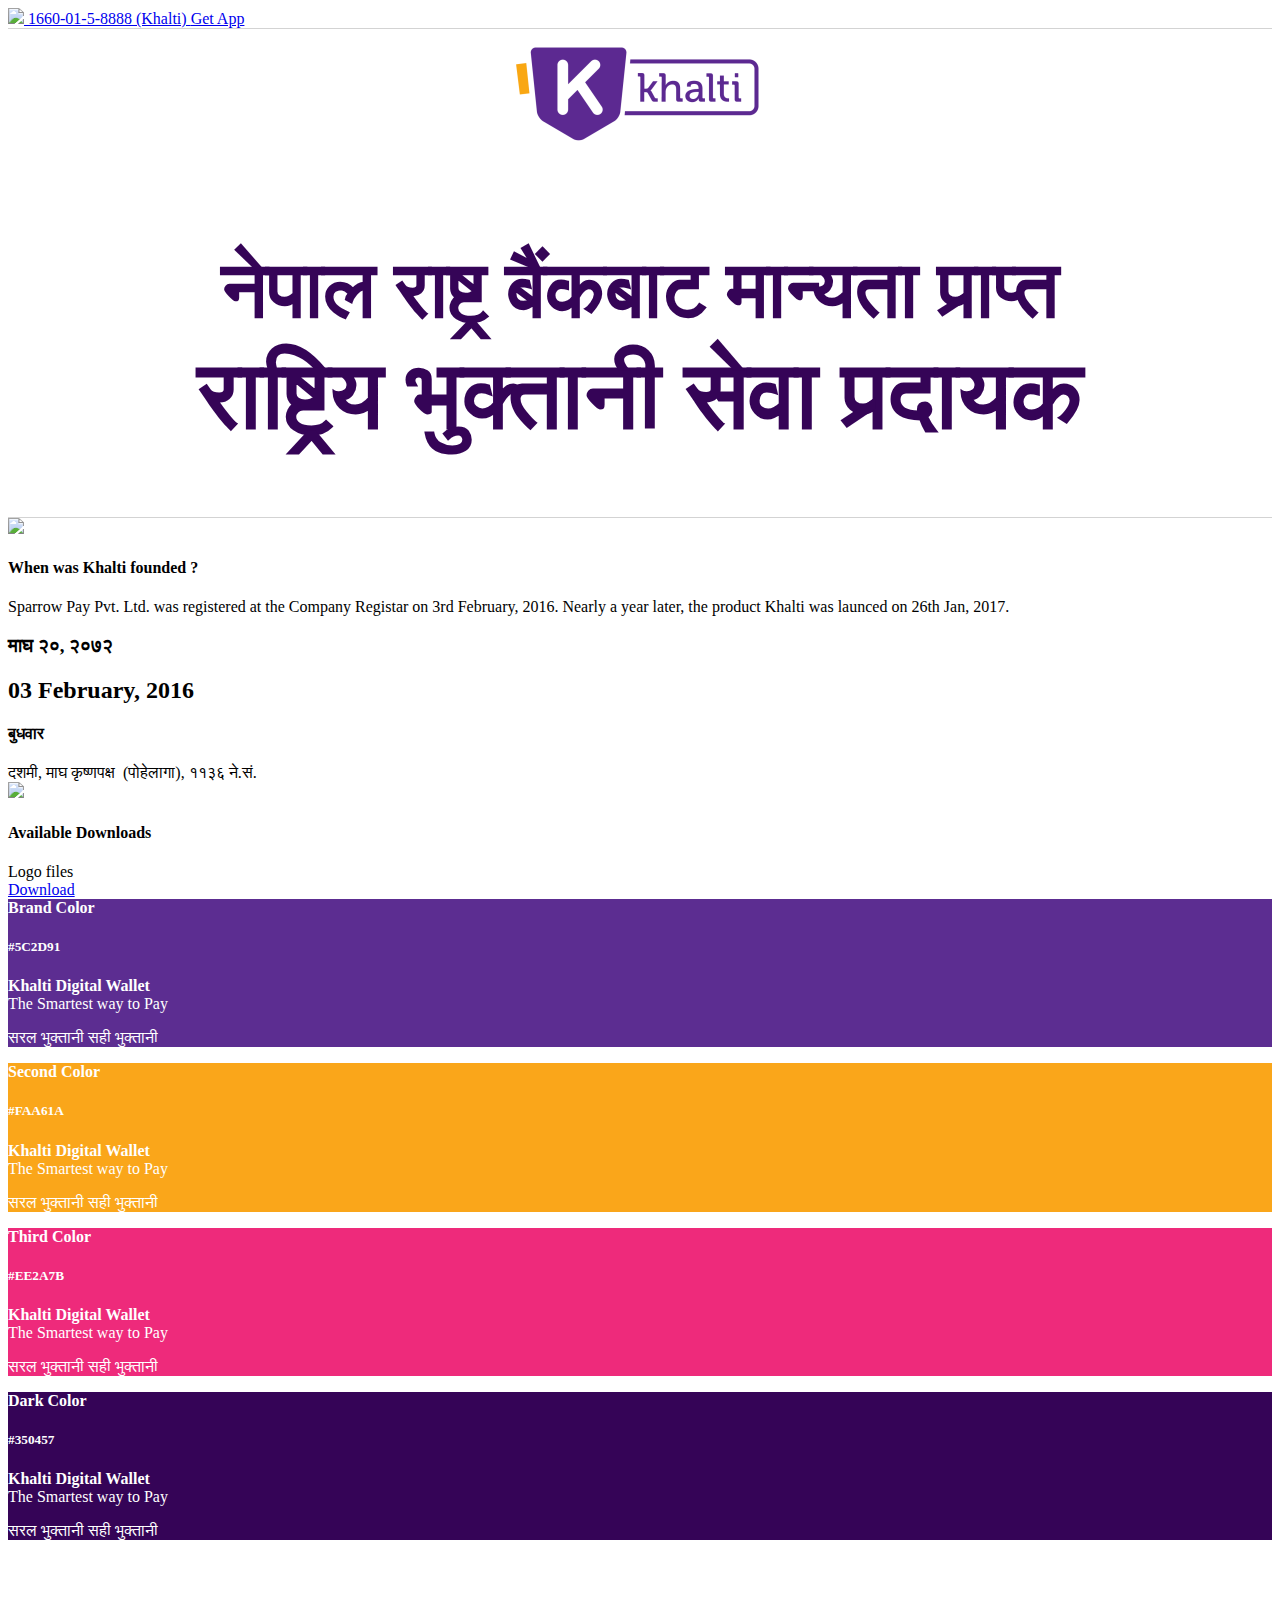
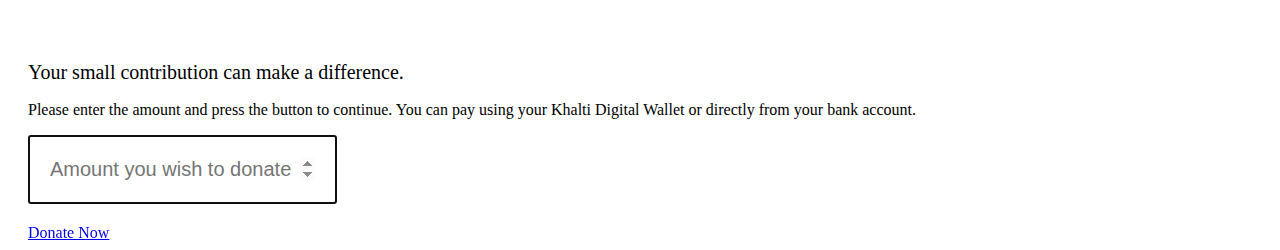
==== commit 15774718: "Update index.html" ====
--- a/brandbook/index.html
+++ b/brandbook/index.html
@@ -95,6 +95,13 @@
             line-height: 40px;
             color: purple;
         }
+
+        .btn.copy {
+            text-align: right;
+            font-size: 0.7rem;
+            float: right;
+        }
+
     </style>
 </head>
 <body id=''>
@@ -118,7 +125,7 @@
             </section>
         </div>
 
-        <div id="navbar">
+        <div id="navbar" style='display:none'>
             <section class="nav mobile-nav">
                 <div class="container">
                     <div class="row">
@@ -172,6 +179,25 @@
     </header>
 
     <div id="khaltiContent">
+	<section>
+		<div class="container-404" style='background:white;border-bottom:1px solid lightgrey; border-top:1px solid lightgrey; font-size:3em;'>
+
+
+<div style='display:block; text-align:center;'>
+<img src="logo/khalti-logo-transparent-h125.png" style='height:125px; width:274px;' height=125 width='274' />
+<h1 style='color:#350457; display:block; text-align:center;'><small>नेपाल राष्ट्र बैंकबाट मान्यता प्राप्त</small>
+<br />
+<span style='display:block'>
+राष्ट्रिय भुक्तानी सेवा प्रदायक
+</span>
+</h1>
+</div>
+
+
+
+
+		</div>
+	</section>
         <section>
             <div class="container-fluid 404-feat">
                 <div class="row">
@@ -180,56 +206,14 @@
                             <div class="err-feat-head">
                                 <img src="https://d7vw40z4bofef.cloudfront.net/static/web19/images/wallet.svg">
                                 <h4>
-			    How to Donate ?
+			    	When was Khalti founded ?
 				<a href="#" name="howto"></a>
                         </h4>
                             </div>
                             <div class="err-feat-content">
-                                <div>You can contribute in multiple ways. </div>
-
-                                <div>&nbsp;</div>
-                                <div>Method 1 - Use the <strong>Donate Now</strong> button above and select your source of fund to proceed. You can pay from your wallet balance or directly from a bank
-                                    <br />
-                                    <span style='color:#56328c'> ( माथिको  <strong>Donate Now</strong> लेखिएको बटनमा थिचेर आफ्नो सहयोगको रकम दाखिला गरि भुक्तानी गरेर सहयोग गर्नुहोस्।
-)
-</span>
-                                </div>
-                                <div>&nbsp;</div>
-                                <div>Method 2 - Transfer your desired amount to <strong>coronafund@khalti.com</strong> with your message in remarks.</div>
-                            </div>
-
-                            <div class="err-feat-head" style='margin-top:20px;'>
-                                <img src="https://d7vw40z4bofef.cloudfront.net/static/web19/images/wallet.svg">
-                                <h4>
-			    Share and Donate
-<br />
-	लिंक सेयर गरेर सहयोग
-                        </h4>
-                            </div>
-                            <div class="err-feat-content">
-                                <div>Method 3 - For everytime this link shared on facebook, Khalti and Arbitrary shall be donating Re 1 to the fund <a href="https://www.facebook.com/khalti.official/posts/1078323059209366">Share this link</a> on your facebook / twitter and help us spread for a cause.
-
-                                    <br />
-
-                                    <span style='color:#56328c'> ( यो लिंक <a href="https://khalti.com/musicaid">https://khalti.com/musicaid</a> लाई फेसबुकमा सेयर गरिदिनुहोस्। खल्तीले कोषमा रुपैया १ जम्मा गर्नेछ। )</span>
-
-                                </div>
-                            </div>
-
-                            <div class="err-feat-head" style='margin-top:20px;'>
-                                <img src="https://d7vw40z4bofef.cloudfront.net/static/web19/images/wallet.svg">
-                                <h4>
-			    Scan and Donate 
-<br />
-खल्तीको QR  कोड प्रयोग गरेर
-                        </h4>
-                            </div>
-                            <div class="err-feat-content">
-                                <div>Method 4 - Scan following QR code from Khalti app to contribute the amount you wish to
-                                </div>
-                                <div class="thumbnail"><img style='border:1px solid lightgrey; border-radius:10px;width:80%; padding:10px; margin-top:20px;' src="qrcode_scan_and_pay.png" alt="Scan and Donate to Covid-19 Fund" /></div>
-
-                            </div>
+				    Sparrow Pay Pvt. Ltd. was registered at the Company Registar on 3rd February, 2016. Nearly a year later, the product Khalti was launced on 26th Jan, 2017.
+				    <div class="text-center py-3 conversion-value"><div class="text-left mx-3"><h3 class="my-1">माघ २०, २०७२ </h3><h2 class="my-1 np-color font-weight-bold">03  February, 2016</h2><h4 class="my-1">बुधवार</h4><div class="my-1">दशमी,&nbsp;माघ कृष्णपक्ष&nbsp; (पोहेलागा),&nbsp;११३६&nbsp;ने.सं.</div></div></div>
+				                           </div>
                         </div>
                     </div>
 
@@ -238,9 +222,7 @@
                             <div class="err-feat-head">
                                 <img src="https://d7vw40z4bofef.cloudfront.net/static/web19/images/wallet.svg">
                                 <h4>
-			    Recent Donations
-<br />
-				सहयोगी मनहरु
+			    Available Downloads
                         </h4>
                             </div>
                             <div class="err-feat-content">
@@ -248,582 +230,148 @@
                                     <div class="list-group-item">
                                         <div class="row">
                                             <div class="col-md-8">
-                                                <strong>Sushil Gainju</strong>
-                                                <br />
-                                                <small>Wallet payment</small>
+						Logo files
                                             </div>
                                             <div class="col-md-4">
-                                                Rs. 100 </div>
-                                        </div>
-                                    </div>
-                                    <div class="list-group-item">
-                                        <div class="row">
-                                            <div class="col-md-8">
-                                                <strong>Bishal Shahi</strong>
-                                                <br />
-                                                <small>Transfer</small>
-                                            </div>
-                                            <div class="col-md-4">
-                                                Rs. 111 </div>
-                                        </div>
-                                    </div>
-                                    <div class="list-group-item">
-                                        <div class="row">
-                                            <div class="col-md-8">
-                                                <strong>Sony Tuladhar</strong>
-                                                <br />
-                                                <small>Wallet payment</small>
-                                            </div>
-                                            <div class="col-md-4">
-                                                Rs. 10 </div>
-                                        </div>
-                                    </div>
-                                    <div class="list-group-item">
-                                        <div class="row">
-                                            <div class="col-md-8">
-                                                <strong>Sunil Rajbhandari</strong>
-                                                <br />
-                                                <small>Wallet payment</small>
-                                            </div>
-                                            <div class="col-md-4">
-                                                Rs. 10 </div>
-                                        </div>
-                                    </div>
-                                    <div class="list-group-item">
-                                        <div class="row">
-                                            <div class="col-md-8">
-                                                <strong>Prajita Shrestha</strong>
-                                                <br />
-                                                <small>Wallet payment</small>
-                                            </div>
-                                            <div class="col-md-4">
-                                                Rs. 50 </div>
-                                        </div>
-                                    </div>
-                                    <div class="list-group-item">
-                                        <div class="row">
-                                            <div class="col-md-8">
-                                                <strong>Bishal Basbet</strong>
-                                                <br />
-                                                <small>Wallet payment</small>
-                                            </div>
-                                            <div class="col-md-4">
-                                                Rs. 20 </div>
-                                        </div>
-                                    </div>
-                                    <div class="list-group-item">
-                                        <div class="row">
-                                            <div class="col-md-8">
-                                                <strong>Rajesh Manandhar</strong>
-                                                <br />
-                                                <small>Wallet payment</small>
-                                            </div>
-                                            <div class="col-md-4">
-                                                Rs. 100 </div>
-                                        </div>
-                                    </div>
-                                    <div class="list-group-item">
-                                        <div class="row">
-                                            <div class="col-md-8">
-                                                <strong>Kshitiz Tamang Lungba</strong>
-                                                <br />
-                                                <small>Scan and Pay</small>
-                                            </div>
-                                            <div class="col-md-4">
-                                                Rs. 23 </div>
-                                        </div>
-                                    </div>
-                                    <div class="list-group-item">
-                                        <div class="row">
-                                            <div class="col-md-8">
-                                                <strong>Ashok Shrestha</strong>
-                                                <br />
-                                                <small>Wallet payment</small>
-                                            </div>
-                                            <div class="col-md-4">
-                                                Rs. 50 </div>
-                                        </div>
-                                    </div>
-                                    <div class="list-group-item">
-                                        <div class="row">
-                                            <div class="col-md-8">
-                                                <strong>Aadar Bajracharya</strong>
-                                                <br />
-                                                <small>Wallet payment</small>
-                                            </div>
-                                            <div class="col-md-4">
-                                                Rs. 500 </div>
-                                        </div>
-                                    </div>
-                                    <div class="list-group-item">
-                                        <div class="row">
-                                            <div class="col-md-8">
-                                                <strong>Nerisha Tuladhar</strong>
-                                                <br />
-                                                <small>Wallet payment</small>
-                                            </div>
-                                            <div class="col-md-4">
-                                                Rs. 50 </div>
-                                        </div>
-                                    </div>
-                                    <div class="list-group-item">
-                                        <div class="row">
-                                            <div class="col-md-8">
-                                                <strong>Surendra Shrestha</strong>
-                                                <br />
-                                                <small>Wallet payment</small>
-                                            </div>
-                                            <div class="col-md-4">
-                                                Rs. 21 </div>
-                                        </div>
-                                    </div>
-                                    <div class="list-group-item">
-                                        <div class="row">
-                                            <div class="col-md-8">
-                                                <strong>Tatsam Krishna Shrestha</strong>
-                                                <br />
-                                                <small>Wallet payment</small>
-                                            </div>
-                                            <div class="col-md-4">
-                                                Rs. 50 </div>
-                                        </div>
-                                    </div>
-                                    <div class="list-group-item">
-                                        <div class="row">
-                                            <div class="col-md-8">
-                                                <strong>Robin Maharjan</strong>
-                                                <br />
-                                                <small>Wallet payment</small>
-                                            </div>
-                                            <div class="col-md-4">
-                                                Rs. 50 </div>
-                                        </div>
-                                    </div>
-                                    <div class="list-group-item">
-                                        <div class="row">
-                                            <div class="col-md-8">
-                                                <strong>Roji Shrestha</strong>
-                                                <br />
-                                                <small>Wallet payment</small>
-                                            </div>
-                                            <div class="col-md-4">
-                                                Rs. 100 </div>
-                                        </div>
-                                    </div>
-                                    <div class="list-group-item">
-                                        <div class="row">
-                                            <div class="col-md-8">
-                                                <strong>Sudip Singh</strong>
-                                                <br />
-                                                <small>Wallet payment</small>
-                                            </div>
-                                            <div class="col-md-4">
-                                                Rs. 100 </div>
-                                        </div>
-                                    </div>
-                                    <div class="list-group-item">
-                                        <div class="row">
-                                            <div class="col-md-8">
-                                                <strong>Smita Shah</strong>
-                                                <br />
-                                                <small>Wallet payment</small>
-                                            </div>
-                                            <div class="col-md-4">
-                                                Rs. 51 </div>
-                                        </div>
-                                    </div>
-                                    <div class="list-group-item">
-                                        <div class="row">
-                                            <div class="col-md-8">
-                                                <strong>Ajaya Shrestha</strong>
-                                                <br />
-                                                <small>Wallet payment</small>
-                                            </div>
-                                            <div class="col-md-4">
-                                                Rs. 20 </div>
-                                        </div>
-                                    </div>
-                                    <div class="list-group-item">
-                                        <div class="row">
-                                            <div class="col-md-8">
-                                                <strong>Ganesh Jung Khadka</strong>
-                                                <br />
-                                                <small>Wallet payment</small>
-                                            </div>
-                                            <div class="col-md-4">
-                                                Rs. 25 </div>
-                                        </div>
-                                    </div>
-                                    <div class="list-group-item">
-                                        <div class="row">
-                                            <div class="col-md-8">
-                                                <strong>Bibek Eletronics Center</strong>
-                                                <br />
-                                                <small>Wallet payment</small>
-                                            </div>
-                                            <div class="col-md-4">
-                                                Rs. 10 </div>
-                                        </div>
-                                    </div>
-                                    <div class="list-group-item">
-                                        <div class="row">
-                                            <div class="col-md-8">
-                                                <strong>Prawesh Rajkarnikar</strong>
-                                                <br />
-                                                <small>Wallet payment</small>
-                                            </div>
-                                            <div class="col-md-4">
-                                                Rs. 100 </div>
-                                        </div>
-                                    </div>
-                                    <div class="list-group-item">
-                                        <div class="row">
-                                            <div class="col-md-8">
-                                                <strong>Bikash Pandey</strong>
-                                                <br />
-                                                <small>Wallet payment</small>
-                                            </div>
-                                            <div class="col-md-4">
-                                                Rs. 10 </div>
-                                        </div>
-                                    </div>
-                                    <div class="list-group-item">
-                                        <div class="row">
-                                            <div class="col-md-8">
-                                                <strong>Sadikshya Niraula</strong>
-                                                <br />
-                                                <small>Scan and Pay</small>
-                                            </div>
-                                            <div class="col-md-4">
-                                                Rs. 55 </div>
-                                        </div>
-                                    </div>
-                                    <div class="list-group-item">
-                                        <div class="row">
-                                            <div class="col-md-8">
-                                                <strong>Aatish Thakur</strong>
-                                                <br />
-                                                <small>Wallet payment</small>
-                                            </div>
-                                            <div class="col-md-4">
-                                                Rs. 100 </div>
-                                        </div>
-                                    </div>
-                                    <div class="list-group-item">
-                                        <div class="row">
-                                            <div class="col-md-8">
-                                                <strong>Rabindra Sharma Rabin</strong>
-                                                <br />
-                                                <small>Wallet payment</small>
-                                            </div>
-                                            <div class="col-md-4">
-                                                Rs. 10 </div>
-                                        </div>
-                                    </div>
-                                    <div class="list-group-item">
-                                        <div class="row">
-                                            <div class="col-md-8">
-                                                <strong>Dorje Tamang</strong>
-                                                <br />
-                                                <small>Wallet payment</small>
-                                            </div>
-                                            <div class="col-md-4">
-                                                Rs. 123 </div>
-                                        </div>
-                                    </div>
-                                    <div class="list-group-item">
-                                        <div class="row">
-                                            <div class="col-md-8">
-                                                <strong>Bidhya Mukhiya</strong>
-                                                <br />
-                                                <small>Wallet payment</small>
-                                            </div>
-                                            <div class="col-md-4">
-                                                Rs. 101 </div>
-                                        </div>
-                                    </div>
-                                    <div class="list-group-item">
-                                        <div class="row">
-                                            <div class="col-md-8">
-                                                <strong>Bibak Limbu</strong>
-                                                <br />
-                                                <small>Wallet payment</small>
-                                            </div>
-                                            <div class="col-md-4">
-                                                Rs. 50 </div>
-                                        </div>
-                                    </div>
-                                    <div class="list-group-item">
-                                        <div class="row">
-                                            <div class="col-md-8">
-                                                <strong>Anup Khanal</strong>
-                                                <br />
-                                                <small>Wallet payment</small>
-                                            </div>
-                                            <div class="col-md-4">
-                                                Rs. 51 </div>
-                                        </div>
-                                    </div>
-                                    <div class="list-group-item">
-                                        <div class="row">
-                                            <div class="col-md-8">
-                                                <strong>Suvesh Keshari Basnet</strong>
-                                                <br />
-                                                <small>Wallet payment</small>
-                                            </div>
-                                            <div class="col-md-4">
-                                                Rs. 1000 </div>
-                                        </div>
-                                    </div>
-                                    <div class="list-group-item">
-                                        <div class="row">
-                                            <div class="col-md-8">
-                                                <strong>Anuj Kumar Chaudhary</strong>
-                                                <br />
-                                                <small>Wallet payment</small>
-                                            </div>
-                                            <div class="col-md-4">
-                                                Rs. 51 </div>
-                                        </div>
-                                    </div>
-                                    <div class="list-group-item">
-                                        <div class="row">
-                                            <div class="col-md-8">
-                                                <strong>Niranjan Keshari Basnet</strong>
-                                                <br />
-                                                <small>Wallet payment</small>
-                                            </div>
-                                            <div class="col-md-4">
-                                                Rs. 1000 </div>
-                                        </div>
-                                    </div>
-                                    <div class="list-group-item">
-                                        <div class="row">
-                                            <div class="col-md-8">
-                                                <strong>Sahil Dahal</strong>
-                                                <br />
-                                                <small>Wallet payment</small>
-                                            </div>
-                                            <div class="col-md-4">
-                                                Rs. 33 </div>
-                                        </div>
-                                    </div>
-                                    <div class="list-group-item">
-                                        <div class="row">
-                                            <div class="col-md-8">
-                                                <strong>Shekh Hasbula Husen</strong>
-                                                <br />
-                                                <small>Wallet payment</small>
-                                            </div>
-                                            <div class="col-md-4">
-                                                Rs. 151 </div>
-                                        </div>
-                                    </div>
-                                    <div class="list-group-item">
-                                        <div class="row">
-                                            <div class="col-md-8">
-                                                <strong>Sajda Shakya</strong>
-                                                <br />
-                                                <small>Wallet payment</small>
-                                            </div>
-                                            <div class="col-md-4">
-                                                Rs. 20 </div>
-                                        </div>
-                                    </div>
-                                    <div class="list-group-item">
-                                        <div class="row">
-                                            <div class="col-md-8">
-                                                <strong>Krishna Upadhyay</strong>
-                                                <br />
-                                                <small>Wallet payment</small>
-                                            </div>
-                                            <div class="col-md-4">
-                                                Rs. 51 </div>
-                                        </div>
-                                    </div>
-                                    <div class="list-group-item">
-                                        <div class="row">
-                                            <div class="col-md-8">
-                                                <strong>Aashif Thapa</strong>
-                                                <br />
-                                                <small>Wallet payment</small>
-                                            </div>
-                                            <div class="col-md-4">
-                                                Rs. 101 </div>
-                                        </div>
-                                    </div>
-                                    <div class="list-group-item">
-                                        <div class="row">
-                                            <div class="col-md-8">
-                                                <strong>Jemesh Rasaili</strong>
-                                                <br />
-                                                <small>Wallet payment</small>
-                                            </div>
-                                            <div class="col-md-4">
-                                                Rs. 52 </div>
-                                        </div>
-                                    </div>
-                                    <div class="list-group-item">
-                                        <div class="row">
-                                            <div class="col-md-8">
-                                                <strong>Sumeet Maharjan</strong>
-                                                <br />
-                                                <small>Wallet payment</small>
-                                            </div>
-                                            <div class="col-md-4">
-                                                Rs. 113 </div>
-                                        </div>
-                                    </div>
-                                    <div class="list-group-item">
-                                        <div class="row">
-                                            <div class="col-md-8">
-                                                <strong>Pranisha Karmacharya</strong>
-                                                <br />
-                                                <small>Wallet payment</small>
-                                            </div>
-                                            <div class="col-md-4">
-                                                Rs. 100 </div>
-                                        </div>
-                                    </div>
-                                    <div class="list-group-item">
-                                        <div class="row">
-                                            <div class="col-md-8">
-                                                <strong>Sophie Shrestha</strong>
-                                                <br />
-                                                <small>Wallet payment</small>
-                                            </div>
-                                            <div class="col-md-4">
-                                                Rs. 200 </div>
-                                        </div>
-                                    </div>
-                                    <div class="list-group-item">
-                                        <div class="row">
-                                            <div class="col-md-8">
-                                                <strong>Rojesh Shrestha</strong>
-                                                <br />
-                                                <small>Scan and Pay</small>
-                                            </div>
-                                            <div class="col-md-4">
-                                                Rs. 108 </div>
-                                        </div>
-                                    </div>
-                                    <div class="list-group-item">
-                                        <div class="row">
-                                            <div class="col-md-8">
-                                                <strong>Rojal Shrestha</strong>
-                                                <br />
-                                                <small>Wallet payment</small>
-                                            </div>
-                                            <div class="col-md-4">
-                                                Rs. 10 </div>
-                                        </div>
-                                    </div>
-                                    <div class="list-group-item">
-                                        <div class="row">
-                                            <div class="col-md-8">
-                                                <strong>Nisha Oli</strong>
-                                                <br />
-                                                <small>Scan and Pay</small>
-                                            </div>
-                                            <div class="col-md-4">
-                                                Rs. 51 </div>
-                                        </div>
-                                    </div>
-                                    <div class="list-group-item">
-                                        <div class="row">
-                                            <div class="col-md-8">
-                                                <strong>Reema Bishankhi</strong>
-                                                <br />
-                                                <small>Wallet payment</small>
-                                            </div>
-                                            <div class="col-md-4">
-                                                Rs. 250 </div>
-                                        </div>
-                                    </div>
-                                    <div class="list-group-item">
-                                        <div class="row">
-                                            <div class="col-md-8">
-                                                <strong>Bishal Thapa</strong>
-                                                <br />
-                                                <small>Wallet payment</small>
-                                            </div>
-                                            <div class="col-md-4">
-                                                Rs. 100 </div>
-                                        </div>
-                                    </div>
-                                    <div class="list-group-item">
-                                        <div class="row">
-                                            <div class="col-md-8">
-                                                <strong>Aarjal Gorkhali</strong>
-                                                <br />
-                                                <small>Wallet payment</small>
-                                            </div>
-                                            <div class="col-md-4">
-                                                Rs. 155 </div>
-                                        </div>
-                                    </div>
-                                    <div class="list-group-item">
-                                        <div class="row">
-                                            <div class="col-md-8">
-                                                <strong>Riwaj Pandey</strong>
-                                                <br />
-                                                <small>Wallet payment</small>
-                                            </div>
-                                            <div class="col-md-4">
-                                                Rs. 150 </div>
-                                        </div>
-                                    </div>
-                                    <div class="list-group-item">
-                                        <div class="row">
-                                            <div class="col-md-8">
-                                                <strong>Dinesh Bogati</strong>
-                                                <br />
-                                                <small>Wallet payment</small>
-                                            </div>
-                                            <div class="col-md-4">
-                                                Rs. 1000 </div>
-                                        </div>
-                                    </div>
-                                    <div class="list-group-item">
-                                        <div class="row">
-                                            <div class="col-md-8">
-                                                <strong>Avash Kumar Nepal</strong>
-                                                <br />
-                                                <small>Wallet payment</small>
-                                            </div>
-                                            <div class="col-md-4">
-                                                Rs. 488 </div>
+                                                <a href="logo.zip">Download</a>
+					    </div>
                                         </div>
                                     </div>
                                 </div>
-                                <!--     <div>Toll Free No: 1660-01-5-8888</div>
-                        <div>Phone: 9801165561 /01-5010651</div>
-                        <div>Email: support@khalti.com</div>-->
-                            </div>
-                        </div>
-                    </div>
-                    <!--
-            <div class="col-12 col-sm-12 col-md-6 feat-col">
-                <div class="feat-col-wrapper">
-                    <div class="err-feat-head">
-                        <img src="https://d7vw40z4bofef.cloudfront.net/static/web19/images/wallet.svg">
-                        <h4>
-                            Top Donors
+                            </div>
+                        </div>
+                    </div>
+                </div>
+            </div>
+        </section>
+
+
+<style type='text/css'>
+
+	#colors h4{color:white; margin:0; padding:0; }
+
+	#colors .err-feat-content h5, #colors .err-feat-content p{
+		color:white;
+	}
+	#colors button {
+		color:black;
+		display:block;
+	}
+</style>
+
+<!-- colors -->
+<section id='colors'>
+            <div class="container-fluid 404-feat">
+                <div class="row">
+                    <div class="col-12 col-sm-12 col-md-3 feat-col" style='background-color: #5C2D91'>
+                        <div class="feat-col-wrapper">
+                            <div class="err-feat-head">
+                                <h4>
+			    	Brand Color
                         </h4>
-                    </div>
-                    <div class="err-feat-content">
-                        <div>Email: merchant@khalti.com</div>
-                        <div>Documentation: docs.khalti.com</div>
-                        <div>Github: github.com/khalti</div>
-                        <div>Phone: 9801165568 / 9801165557</div>
-                    </div>
-                </div>
-	    </div>
--->
-                </div>
-            </div>
-        </section>
-        <section style="display:none">
+                            </div>
+                            <div class="err-feat-content">
+	                        <h5 class="card-title copy" id='color1' data-clipboard-target="#color1">#5C2D91</h5>	
+				<p>
+				<strong>Khalti Digital Wallet</strong>
+					<br />
+					<span>The Smartest way to Pay</span>
+				</p>
+				<p>
+					सरल भुक्तानी
+					सही भुक्तानी
+				</p>
+                           </div>
+                        </div>
+			</div>
+
+                    <div class="col-12 col-sm-12 col-md-3 feat-col" style='background-color: #FAA61A'>
+                        <div class="feat-col-wrapper">
+                            <div class="err-feat-head">
+                                <h4>
+			    	Second Color
+                        </h4>
+                            </div>
+                            <div class="err-feat-content">
+	                        <h5 class="card-title copy" id='color2' data-clipboard-target="#color2">#FAA61A</h5>	
+				<p>
+				<strong>Khalti Digital Wallet</strong>
+					<br />
+					<span>The Smartest way to Pay</span>
+				</p>
+				<p>
+					सरल भुक्तानी
+					सही भुक्तानी
+				</p>
+                           </div>
+                        </div>
+ 
+	</div>
+
+                    <div class="col-12 col-sm-12 col-md-3 feat-col" style='background-color: #EE2A7B'>
+                        <div class="feat-col-wrapper">
+                            <div class="err-feat-head">
+                                <h4>
+			    	Third Color
+                        </h4>
+                            </div>
+                            <div class="err-feat-content">
+	                        <h5 class="card-title copy" id='color3' data-clipboard-target="#color3">#EE2A7B</h5>	
+				<p>
+				<strong>Khalti Digital Wallet</strong>
+					<br />
+					<span>The Smartest way to Pay</span>
+				</p>
+				<p>
+					सरल भुक्तानी
+					सही भुक्तानी
+				</p>
+                           </div>
+                        </div>
+ 
+	</div>
+
+                    <div class="col-12 col-sm-12 col-md-3 feat-col" style='background-color: #350457'>
+                        <div class="feat-col-wrapper">
+                            <div class="err-feat-head">
+                                <h4>
+			    	Dark Color
+                        </h4>
+                            </div>
+                            <div class="err-feat-content">
+	                        <h5 class="card-title copy" id='color4' data-clipboard-target="#color4">#350457</h5>
+				<p>
+				<strong>Khalti Digital Wallet</strong>
+					<br />
+					<span>The Smartest way to Pay</span>
+				</p>
+				<p>
+					सरल भुक्तानी
+					सही भुक्तानी
+				</p>
+                           </div>
+                        </div>
+ 
+
+
+	</div>
+
+
+
+
+                    </div>
+		</div>
+
+
+</section>
+
+
+
+
+
+
+
+        <section style='display:none'>
             <div class="container-fluid">
                 <div class="row">
                     <div class="col-12 col-md-6 sup-col err-blog">
@@ -848,7 +396,7 @@
                                 <br /> digitally empowered Nepal
                             </div>
                             <div style="margin-top: 12px;">
-                                <a href="/smart-chhori" target="_blank" class="more-link orange-link"> 
+                                <a href="https://khalti.com/smart-chhori" target="_blank" class="more-link orange-link"> 
                             Learn More
                             <i class="icon-arrow-left ml-2 align-middle margin-minus5"></i>
                         </a>
@@ -871,16 +419,6 @@
             <div class="modal-dialog">
                 <div class="modal-content" id="login-component">
                     <form method="POST" action="javascript:void(0)" name='login-form' class="form" id='login-form'>
-                        <!--
-        <div class="modal-header">
-            <h5 class="modal-title">Donation</h5> 
-
-            <button type="button" class="close" data-dismiss="modal" aria-label="Close" style="font-size: 35px;">
-              <span aria-hidden="true">&times;</span>
-            </button>
-
-          </div>
-		-->
                         <div class="modal-body">
                             <div class="form-group row">
                                 <div class="col-sm-12">
@@ -924,27 +462,13 @@
     </div>
     <script src="https://code.jquery.com/jquery-3.4.1.min.js" integrity="sha256-CSXorXvZcTkaix6Yvo6HppcZGetbYMGWSFlBw8HfCJo=" crossorigin="anonymous"></script>
 
-    <!--<script type="text/javascript" src="https://d7vw40z4bofef.cloudfront.net/static/2.37.07-web19/js/jquery-3.1.1.slim.min.js" integrity="sha384-A7FZj7v+d/sdmMqp/nOQwliLvUsJfDHW+k9Omg/a/EheAdgtzNs3hpfag6Ed950n" crossorigin="anonymous"></script>
-<script type="text/javascript" src="https://d7vw40z4bofef.cloudfront.net/static/2.37.07-web19/js/jquery-1.7.1.min.js"></script>-->
     <script type="text/javascript" src="https://d7vw40z4bofef.cloudfront.net/static/2.37.07-web19/js/tether.min.js"></script>
     <script type="text/javascript" src="https://d7vw40z4bofef.cloudfront.net/static/2.37.07-web19/js/bootstrap.min.js"></script>
     <!-- IE10 viewport hack for Surface/desktop Windows 8 bug -->
     <script type="text/javascript" src="https://d7vw40z4bofef.cloudfront.net/static/2.37.07-web19/js/ie10-viewport-bug-workaround.js"></script>
-    <!--<script type="text/javascript" src="https://d7vw40z4bofef.cloudfront.net/static/2.37.07-web19/js/jquery-1.7.1.min.js"></script>-->
     <script type="text/javascript" src="https://d7vw40z4bofef.cloudfront.net/static/2.37.07-web19/js/slick.min.js"></script>
-    <!--<script type="text/javascript" src="https://d7vw40z4bofef.cloudfront.net/static/2.37.07-web19/js/main.js"></script>-->
     <script>
-        /*
-            (function(i,s,o,g,r,a,m){i['GoogleAnalyticsObject']=r;i[r]=i[r]||function(){
-                        (i[r].q=i[r].q||[]).push(arguments)},i[r].l=1*new Date();a=s.createElement(o),
-                    m=s.getElementsByTagName(o)[0];a.async=1;a.src=g;m.parentNode.insertBefore(a,m)
-            })(window,document,'script','https://www.google-analytics.com/analytics.js','ga');
-
-            ga('create', 'UA-100575211-1', 'auto');
-            ga('send', 'pageview');
-        	 */
-
-        $(document).ready(function() {
+            $(document).ready(function() {
             $('#myModal').on('shown.bs.modal', function() {
                 $('#khaltiId').trigger('focus')
             });
@@ -993,6 +517,14 @@
             });
         }
     </script>
+    <script src="https://cdn.jsdelivr.net/npm/clipboard@2/dist/clipboard.min.js"></script>
+
+    <script type="text/javascript">
+        new ClipboardJS('.copy');
+    </script>
+
+
+
 
 </body>
 
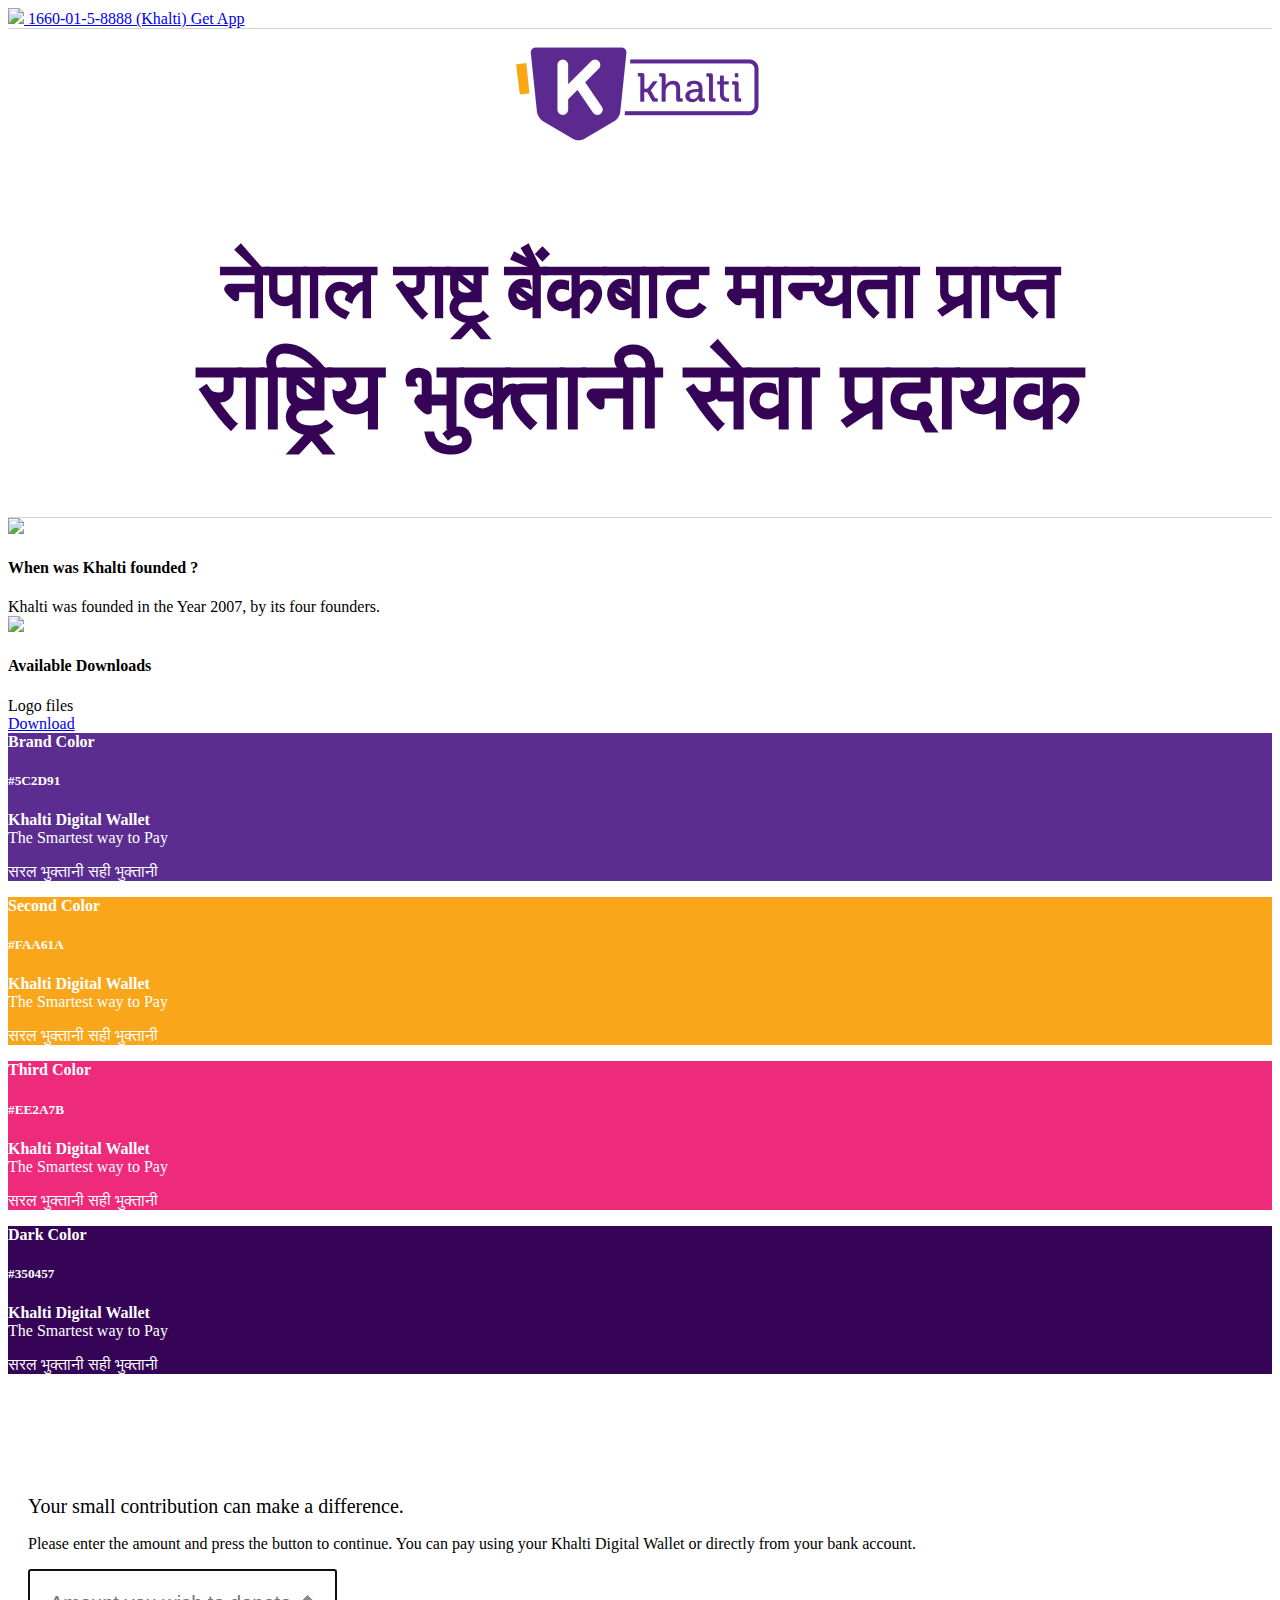
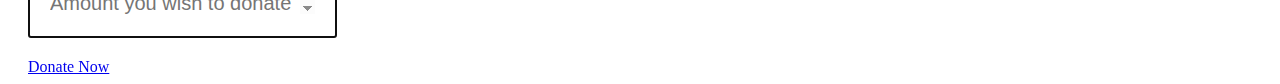
==== commit 8972c497: "css version update" ====
--- a/brandbook/index.html
+++ b/brandbook/index.html
@@ -17,7 +17,7 @@
     <meta charset="utf-8">
     <meta http-equiv="X-UA-Compatible" content="IE=edge">
     <meta name="viewport" content="width=device-width, initial-scale=1.0, maximum-scale=1.0, user-scalable=no" />
-    <link rel="icon" type="image/png" sizes="32x32" href="https://d7vw40z4bofef.cloudfront.net/static/2.37.07-web19/images/favicon.png">
+    <link rel="icon" type="image/png" sizes="32x32" href="https://d7vw40z4bofef.cloudfront.net/static/2.59.12-web19/images/favicon.png">
 
     <title>Khalti.com donates to COVID-19 Relief Fund</title>
     <meta name="description" content="No. 1 digital wallet in Nepal">
@@ -25,11 +25,11 @@
     <meta property="og:url" content="https://donations.khalti.com/covid19/" />
     <meta property="og:site_name" content="Khatli Donates to the Covid19 Fund" />
     <meta property="og:image" content="https://donations.khalti.com/covid19/MusicForAID_Banner.web.jpg?v100" />
-    <link href="https://d7vw40z4bofef.cloudfront.net/static/2.37.07-web19/css/bootstrap.css" rel="stylesheet">
-    <link href="https://d7vw40z4bofef.cloudfront.net/static/2.37.07-web19/css/slick.css" rel="stylesheet">
-    <link href="https://d7vw40z4bofef.cloudfront.net/static/2.37.07-web19/css/slick-theme.css" rel="stylesheet">
-    <link href="https://d7vw40z4bofef.cloudfront.net/static/2.37.07-web19/css/phone.min.css" rel="stylesheet">
-    <link href="https://d7vw40z4bofef.cloudfront.net/static/2.37.07-web19/css/custom.css" rel="stylesheet">
+    <link href="https://d7vw40z4bofef.cloudfront.net/static/2.59.12-web19/css/bootstrap.css" rel="stylesheet">
+    <link href="https://d7vw40z4bofef.cloudfront.net/static/2.59.12-web19/css/slick.css" rel="stylesheet">
+    <link href="https://d7vw40z4bofef.cloudfront.net/static/2.59.12-web19/css/slick-theme.css" rel="stylesheet">
+    <link href="https://d7vw40z4bofef.cloudfront.net/static/2.59.12-web19/css/phone.min.css" rel="stylesheet">
+    <link href="https://d7vw40z4bofef.cloudfront.net/static/2.59.12-web19/css/custom.css" rel="stylesheet">
 
     <script src="https://khalti.com/static/khalti-checkout.js"></script>
 
@@ -112,7 +112,7 @@
                     <div class="row">
                         <div class="col-md-6 no-padding">
                             <a href="/contact" class="telephone">
-                                <img class="tollfree" src="https://d7vw40z4bofef.cloudfront.net/static/2.37.07-web19/images/icons/tollfree.png"> 1660-01-5-8888 (Khalti)
+                                <img class="tollfree" src="https://d7vw40z4bofef.cloudfront.net/static/2.59.12-web19/images/icons/tollfree.png"> 1660-01-5-8888 (Khalti)
                             </a>
                             <a href="https://khalti.com/download" target="_blank" class="button small orange no-border ml-3 font-weight-bold">Get App</a>
                         </div>
@@ -143,7 +143,7 @@
                                 <div class="top-bar p-2 d-md-none steps-mobile">
                                     <div class="col-md-6 no-padding">
                                         <a href="tel:1660-01-5-8888" class="telephone">
-                                            <img class="tollfree" src="https://d7vw40z4bofef.cloudfront.net/static/2.37.07-web19/images/icons/tollfree.png"> 1660-01-5-8888 (Khalti)
+                                            <img class="tollfree" src="https://d7vw40z4bofef.cloudfront.net/static/2.59.12-web19/images/icons/tollfree.png"> 1660-01-5-8888 (Khalti)
                                         </a>
                                     </div>
                                     <div class="col-md-6">
@@ -211,9 +211,8 @@
                         </h4>
                             </div>
                             <div class="err-feat-content">
-				    Sparrow Pay Pvt. Ltd. was registered at the Company Registar on 3rd February, 2016. Nearly a year later, the product Khalti was launced on 26th Jan, 2017.
-				    <div class="text-center py-3 conversion-value"><div class="text-left mx-3"><h3 class="my-1">माघ २०, २०७२ </h3><h2 class="my-1 np-color font-weight-bold">03  February, 2016</h2><h4 class="my-1">बुधवार</h4><div class="my-1">दशमी,&nbsp;माघ कृष्णपक्ष&nbsp; (पोहेलागा),&nbsp;११३६&nbsp;ने.सं.</div></div></div>
-				                           </div>
+				Khalti was founded in the Year 2007, by its four founders. 
+                           </div>
                         </div>
                     </div>
 
@@ -462,11 +461,11 @@
     </div>
     <script src="https://code.jquery.com/jquery-3.4.1.min.js" integrity="sha256-CSXorXvZcTkaix6Yvo6HppcZGetbYMGWSFlBw8HfCJo=" crossorigin="anonymous"></script>
 
-    <script type="text/javascript" src="https://d7vw40z4bofef.cloudfront.net/static/2.37.07-web19/js/tether.min.js"></script>
-    <script type="text/javascript" src="https://d7vw40z4bofef.cloudfront.net/static/2.37.07-web19/js/bootstrap.min.js"></script>
+    <script type="text/javascript" src="https://d7vw40z4bofef.cloudfront.net/static/2.59.12-web19/js/tether.min.js"></script>
+    <script type="text/javascript" src="https://d7vw40z4bofef.cloudfront.net/static/2.59.12-web19/js/bootstrap.min.js"></script>
     <!-- IE10 viewport hack for Surface/desktop Windows 8 bug -->
-    <script type="text/javascript" src="https://d7vw40z4bofef.cloudfront.net/static/2.37.07-web19/js/ie10-viewport-bug-workaround.js"></script>
-    <script type="text/javascript" src="https://d7vw40z4bofef.cloudfront.net/static/2.37.07-web19/js/slick.min.js"></script>
+    <script type="text/javascript" src="https://d7vw40z4bofef.cloudfront.net/static/2.59.12-web19/js/ie10-viewport-bug-workaround.js"></script>
+    <script type="text/javascript" src="https://d7vw40z4bofef.cloudfront.net/static/2.59.12-web19/js/slick.min.js"></script>
     <script>
             $(document).ready(function() {
             $('#myModal').on('shown.bs.modal', function() {
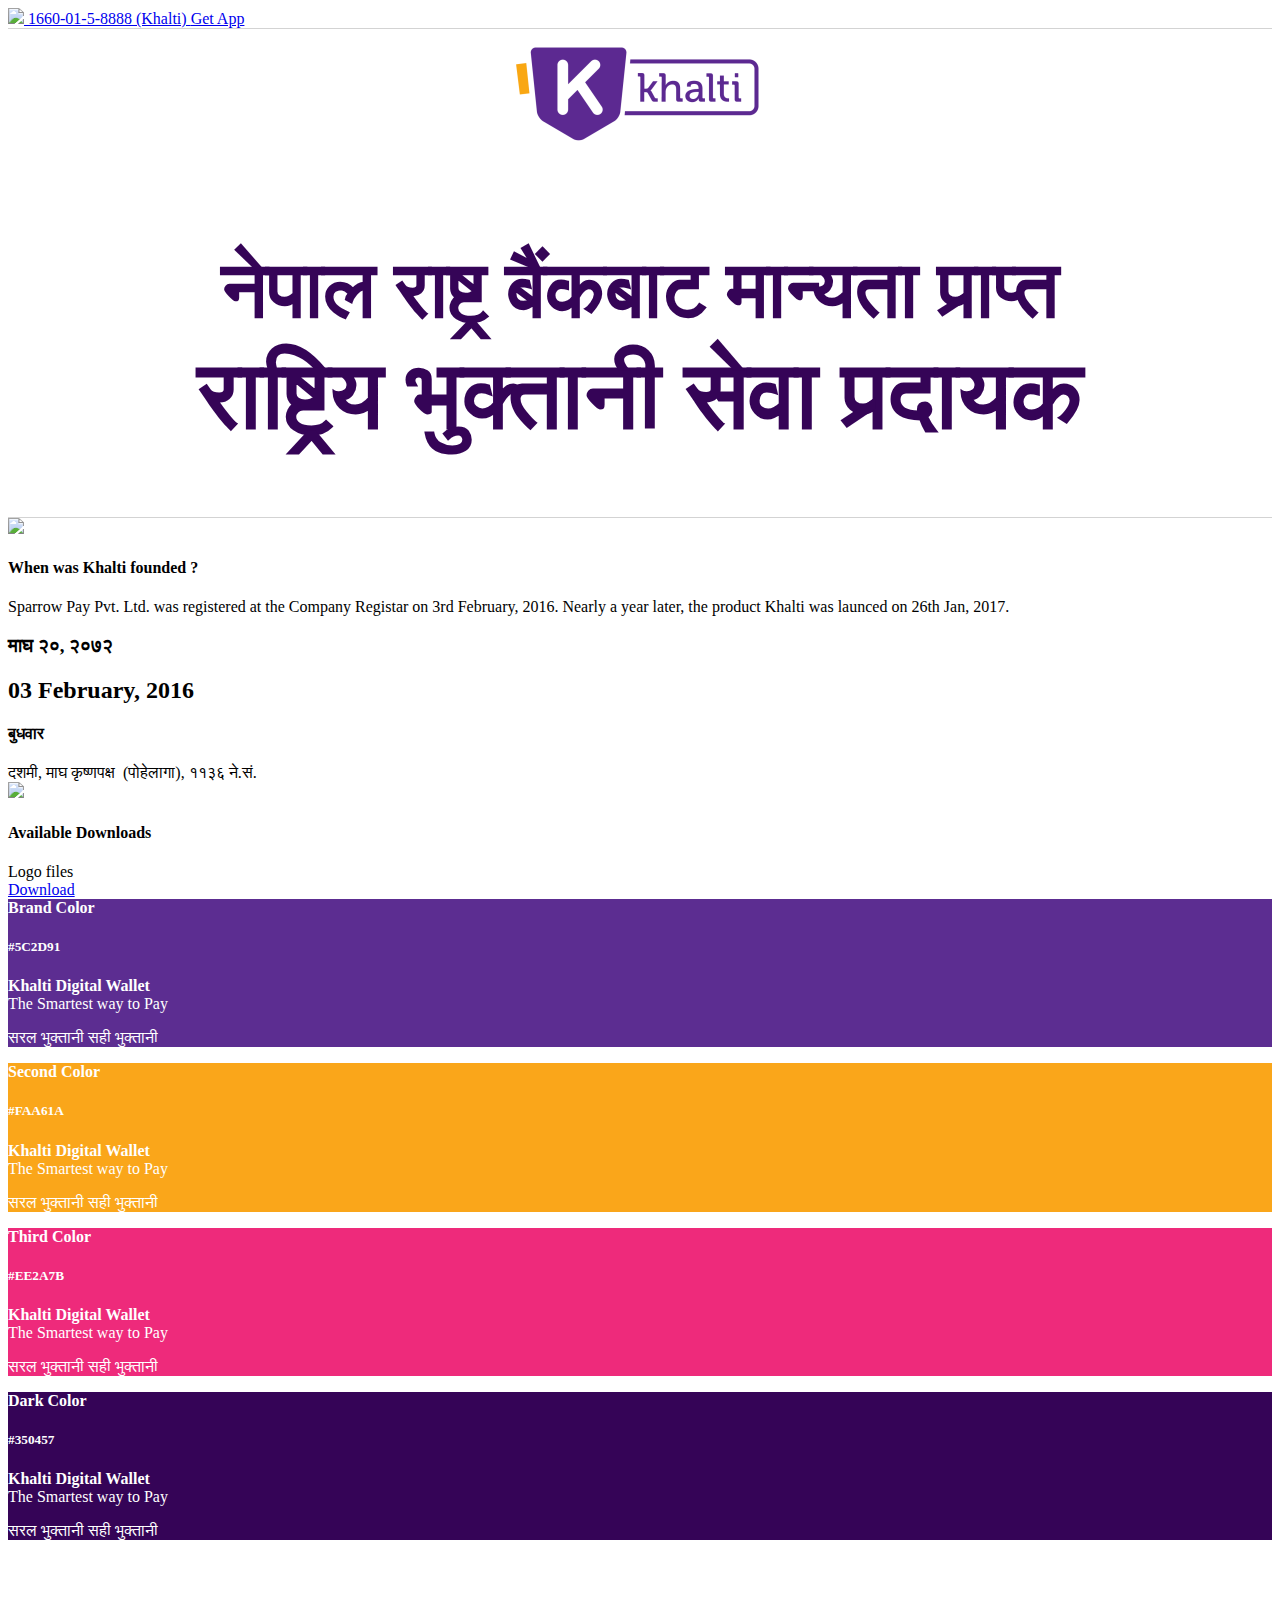
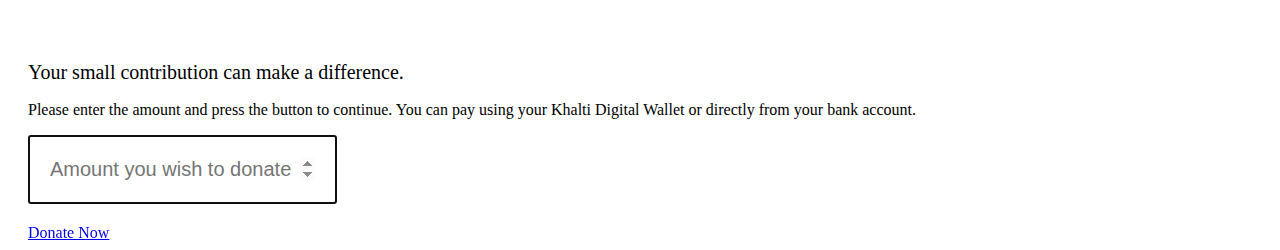
==== commit 70935bd4: "css update" ====
--- a/brandbook/index.html
+++ b/brandbook/index.html
@@ -1,3 +1,4 @@
+
 <!DOCTYPE html>
 <html lang="en" xmlns="http://www.w3.org/1999/html">
 
@@ -111,7 +112,7 @@
                 <div class="container">
                     <div class="row">
                         <div class="col-md-6 no-padding">
-                            <a href="/contact" class="telephone">
+                            <a href="https://khalti.com/contact" class="telephone">
                                 <img class="tollfree" src="https://d7vw40z4bofef.cloudfront.net/static/2.59.12-web19/images/icons/tollfree.png"> 1660-01-5-8888 (Khalti)
                             </a>
                             <a href="https://khalti.com/download" target="_blank" class="button small orange no-border ml-3 font-weight-bold">Get App</a>
@@ -211,8 +212,9 @@
                         </h4>
                             </div>
                             <div class="err-feat-content">
-				Khalti was founded in the Year 2007, by its four founders. 
-                           </div>
+				    Sparrow Pay Pvt. Ltd. was registered at the Company Registar on 3rd February, 2016. Nearly a year later, the product Khalti was launced on 26th Jan, 2017.
+				    <div class="text-center py-3 conversion-value"><div class="text-left mx-3"><h3 class="my-1">माघ २०, २०७२ </h3><h2 class="my-1 np-color font-weight-bold">03  February, 2016</h2><h4 class="my-1">बुधवार</h4><div class="my-1">दशमी,&nbsp;माघ कृष्णपक्ष&nbsp; (पोहेलागा),&nbsp;११३६&nbsp;ने.सं.</div></div></div>
+				                           </div>
                         </div>
                     </div>
 
@@ -528,3 +530,4 @@
 </body>
 
 </html>
+
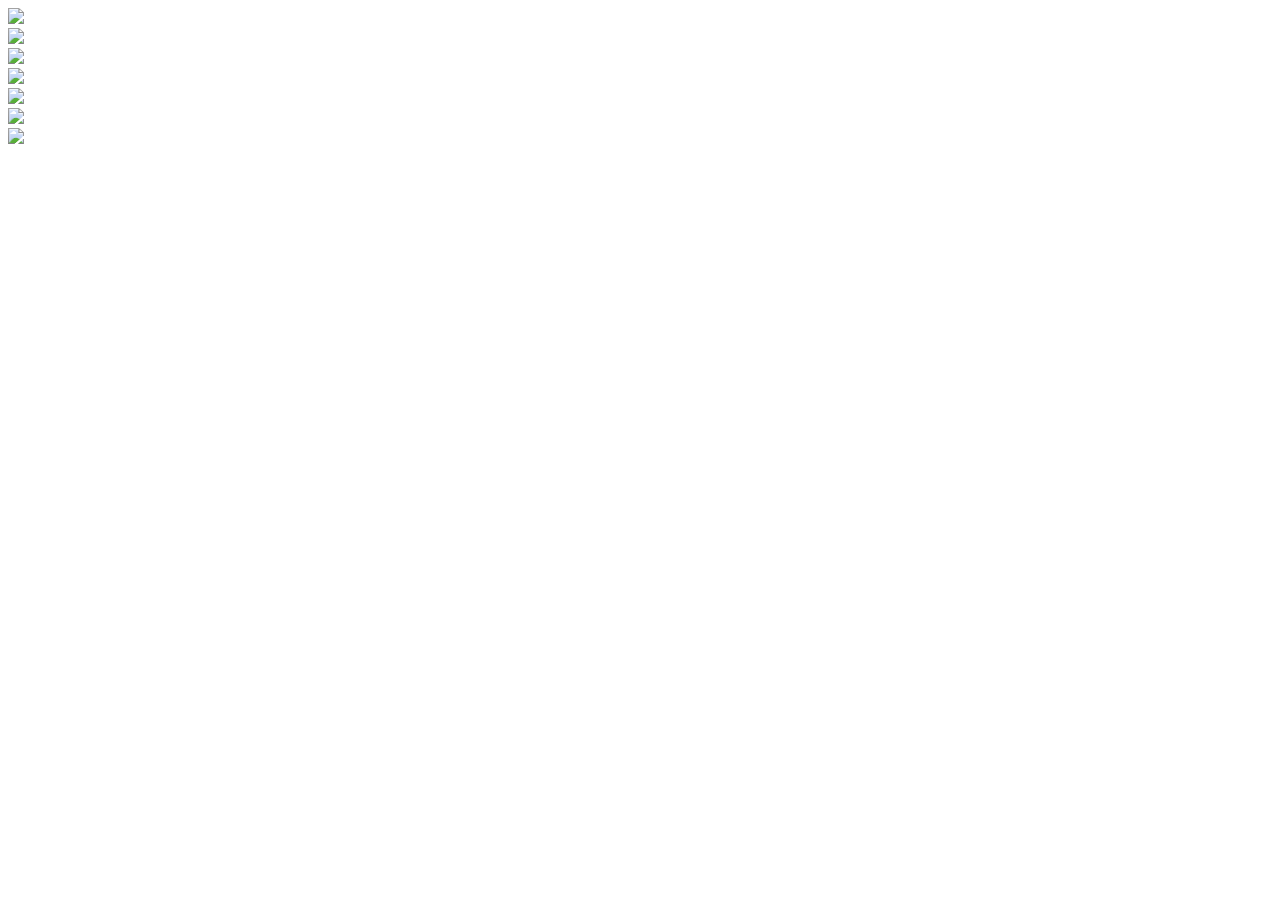
==== commit 41c7f23d: "mediakipt png" ====
--- a/brandbook/index.html
+++ b/brandbook/index.html
@@ -1,4 +1,3 @@
-
 <!DOCTYPE html>
 <html lang="en" xmlns="http://www.w3.org/1999/html">
 
@@ -18,21 +17,8 @@
     <meta charset="utf-8">
     <meta http-equiv="X-UA-Compatible" content="IE=edge">
     <meta name="viewport" content="width=device-width, initial-scale=1.0, maximum-scale=1.0, user-scalable=no" />
+<title>Khalti Brandmark and Guidelines</title>
     <link rel="icon" type="image/png" sizes="32x32" href="https://d7vw40z4bofef.cloudfront.net/static/2.59.12-web19/images/favicon.png">
-
-    <title>Khalti.com donates to COVID-19 Relief Fund</title>
-    <meta name="description" content="No. 1 digital wallet in Nepal">
-
-    <meta property="og:url" content="https://donations.khalti.com/covid19/" />
-    <meta property="og:site_name" content="Khatli Donates to the Covid19 Fund" />
-    <meta property="og:image" content="https://donations.khalti.com/covid19/MusicForAID_Banner.web.jpg?v100" />
-    <link href="https://d7vw40z4bofef.cloudfront.net/static/2.59.12-web19/css/bootstrap.css" rel="stylesheet">
-    <link href="https://d7vw40z4bofef.cloudfront.net/static/2.59.12-web19/css/slick.css" rel="stylesheet">
-    <link href="https://d7vw40z4bofef.cloudfront.net/static/2.59.12-web19/css/slick-theme.css" rel="stylesheet">
-    <link href="https://d7vw40z4bofef.cloudfront.net/static/2.59.12-web19/css/phone.min.css" rel="stylesheet">
-    <link href="https://d7vw40z4bofef.cloudfront.net/static/2.59.12-web19/css/custom.css" rel="stylesheet">
-
-    <script src="https://khalti.com/static/khalti-checkout.js"></script>
 
     <style type="text/css">
         #aidcontainer {
@@ -106,425 +92,31 @@
     </style>
 </head>
 <body id=''>
-    <header id="masthead" class="site-header">
-        <div class="header">
-            <section class="top-bar p-2 d-none d-md-block">
-                <div class="container">
-                    <div class="row">
-                        <div class="col-md-6 no-padding">
-                            <a href="https://khalti.com/contact" class="telephone">
-                                <img class="tollfree" src="https://d7vw40z4bofef.cloudfront.net/static/2.59.12-web19/images/icons/tollfree.png"> 1660-01-5-8888 (Khalti)
-                            </a>
-                            <a href="https://khalti.com/download" target="_blank" class="button small orange no-border ml-3 font-weight-bold">Get App</a>
-                        </div>
-
-                        <div class="col-md-6">
-                        </div>
-
-                    </div>
-                </div>
-            </section>
-        </div>
-
-        <div id="navbar" style='display:none'>
-            <section class="nav mobile-nav">
-                <div class="container">
-                    <div class="row">
-                        <div class="col-md-2 no-padding">
-                            <a href="/" class="logo" title="Khalti Digital Wallet">Khalti - Logo</a>
-                        </div>
-
-                        <div class="col-md-12 d-block d-md-block d-lg-none navbar navbar-expand-lg navbar-light">
-                            <div class="ham-menu float-right pt-3">
-                                <a class="button no-border" data-toggle="collapse" href="#collapseExample" role="button" aria-expanded="false" aria-controls="collapseExample">
-                                    <span class="navbar-toggler-icon"></span>
-                                </a>
-                            </div>
-                            <div class="collapse mobile-submenu" id="collapseExample">
-                                <div class="top-bar p-2 d-md-none steps-mobile">
-                                    <div class="col-md-6 no-padding">
-                                        <a href="tel:1660-01-5-8888" class="telephone">
-                                            <img class="tollfree" src="https://d7vw40z4bofef.cloudfront.net/static/2.59.12-web19/images/icons/tollfree.png"> 1660-01-5-8888 (Khalti)
-                                        </a>
-                                    </div>
-                                    <div class="col-md-6">
-                                    </div>
-                                </div>
-                                <a class="d-block" href="logo.zip">
-					Download Logo
-                                </a>
-                            </div>
-                        </div>
-                        <!--end hamburger menu-->
-
-                        <div class="col-md-10 no-padding">
-                            <nav class="navbar navbar-expand-lg navbar-light no-padding float-right height100">
-
-                                <div class="collapse navbar-collapse" id="navbarSupportedContent">
-                                    <ul class="navbar-nav mr-auto">
-                                        <li class="nav-item" id="linkshare">
-                                            <a class="nav-link" href="logo.zip">
-						    Download Logo
-						</a>
-                                        </li>
-                                    </ul>
-                                </div>
-                            </nav>
-                        </div>
-                    </div>
-
-                </div>
-        </div>
-        </section>
-        </div>
-    </header>
-
-    <div id="khaltiContent">
-	<section>
-		<div class="container-404" style='background:white;border-bottom:1px solid lightgrey; border-top:1px solid lightgrey; font-size:3em;'>
-
-
-<div style='display:block; text-align:center;'>
-<img src="logo/khalti-logo-transparent-h125.png" style='height:125px; width:274px;' height=125 width='274' />
-<h1 style='color:#350457; display:block; text-align:center;'><small>नेपाल राष्ट्र बैंकबाट मान्यता प्राप्त</small>
-<br />
-<span style='display:block'>
-राष्ट्रिय भुक्तानी सेवा प्रदायक
-</span>
-</h1>
+<div id="wrap">
+<div class="container-fluid">
+	<div class="row">
+		<div class="col-md-12">
+			<div class="thumbnail"><img src="https://campaigns.khalti.com/brandbook/mediakit/png/Khalti_Brandmark_Guide-1.png" />		
+			<div class="thumbnail"><img src="https://campaigns.khalti.com/brandbook/mediakit/png/Khalti_Brandmark_Guide-2.png" />		
+			<div class="thumbnail"><img src="https://campaigns.khalti.com/brandbook/mediakit/png/Khalti_Brandmark_Guide-3.png" />		
+			<div class="thumbnail"><img src="https://campaigns.khalti.com/brandbook/mediakit/png/Khalti_Brandmark_Guide-4.png" />		
+			<div class="thumbnail"><img src="https://campaigns.khalti.com/brandbook/mediakit/png/Khalti_Brandmark_Guide-5.png" />		
+			<div class="thumbnail"><img src="https://campaigns.khalti.com/brandbook/mediakit/png/Khalti_Brandmark_Guide-6.png" />		
+			<div class="thumbnail"><img src="https://campaigns.khalti.com/brandbook/mediakit/png/Khalti_Brandmark_Guide-7.png" />		
+		</div>
+	</div>
+</div>
 </div>
 
-
-
-
-		</div>
-	</section>
-        <section>
-            <div class="container-fluid 404-feat">
-                <div class="row">
-                    <div class="col-12 col-sm-12 col-md-4 feat-col">
-                        <div class="feat-col-wrapper">
-                            <div class="err-feat-head">
-                                <img src="https://d7vw40z4bofef.cloudfront.net/static/web19/images/wallet.svg">
-                                <h4>
-			    	When was Khalti founded ?
-				<a href="#" name="howto"></a>
-                        </h4>
-                            </div>
-                            <div class="err-feat-content">
-				    Sparrow Pay Pvt. Ltd. was registered at the Company Registar on 3rd February, 2016. Nearly a year later, the product Khalti was launced on 26th Jan, 2017.
-				    <div class="text-center py-3 conversion-value"><div class="text-left mx-3"><h3 class="my-1">माघ २०, २०७२ </h3><h2 class="my-1 np-color font-weight-bold">03  February, 2016</h2><h4 class="my-1">बुधवार</h4><div class="my-1">दशमी,&nbsp;माघ कृष्णपक्ष&nbsp; (पोहेलागा),&nbsp;११३६&nbsp;ने.सं.</div></div></div>
-				                           </div>
-                        </div>
-                    </div>
-
-                    <div class="col-12 col-sm-12 col-md-8 feat-col">
-                        <div class="feat-col-wrapper">
-                            <div class="err-feat-head">
-                                <img src="https://d7vw40z4bofef.cloudfront.net/static/web19/images/wallet.svg">
-                                <h4>
-			    Available Downloads
-                        </h4>
-                            </div>
-                            <div class="err-feat-content">
-                                <div class="list-group">
-                                    <div class="list-group-item">
-                                        <div class="row">
-                                            <div class="col-md-8">
-						Logo files
-                                            </div>
-                                            <div class="col-md-4">
-                                                <a href="logo.zip">Download</a>
-					    </div>
-                                        </div>
-                                    </div>
-                                </div>
-                            </div>
-                        </div>
-                    </div>
-                </div>
-            </div>
-        </section>
-
-
-<style type='text/css'>
-
-	#colors h4{color:white; margin:0; padding:0; }
-
-	#colors .err-feat-content h5, #colors .err-feat-content p{
-		color:white;
-	}
-	#colors button {
-		color:black;
-		display:block;
-	}
-</style>
-
-<!-- colors -->
-<section id='colors'>
-            <div class="container-fluid 404-feat">
-                <div class="row">
-                    <div class="col-12 col-sm-12 col-md-3 feat-col" style='background-color: #5C2D91'>
-                        <div class="feat-col-wrapper">
-                            <div class="err-feat-head">
-                                <h4>
-			    	Brand Color
-                        </h4>
-                            </div>
-                            <div class="err-feat-content">
-	                        <h5 class="card-title copy" id='color1' data-clipboard-target="#color1">#5C2D91</h5>	
-				<p>
-				<strong>Khalti Digital Wallet</strong>
-					<br />
-					<span>The Smartest way to Pay</span>
-				</p>
-				<p>
-					सरल भुक्तानी
-					सही भुक्तानी
-				</p>
-                           </div>
-                        </div>
-			</div>
-
-                    <div class="col-12 col-sm-12 col-md-3 feat-col" style='background-color: #FAA61A'>
-                        <div class="feat-col-wrapper">
-                            <div class="err-feat-head">
-                                <h4>
-			    	Second Color
-                        </h4>
-                            </div>
-                            <div class="err-feat-content">
-	                        <h5 class="card-title copy" id='color2' data-clipboard-target="#color2">#FAA61A</h5>	
-				<p>
-				<strong>Khalti Digital Wallet</strong>
-					<br />
-					<span>The Smartest way to Pay</span>
-				</p>
-				<p>
-					सरल भुक्तानी
-					सही भुक्तानी
-				</p>
-                           </div>
-                        </div>
- 
-	</div>
-
-                    <div class="col-12 col-sm-12 col-md-3 feat-col" style='background-color: #EE2A7B'>
-                        <div class="feat-col-wrapper">
-                            <div class="err-feat-head">
-                                <h4>
-			    	Third Color
-                        </h4>
-                            </div>
-                            <div class="err-feat-content">
-	                        <h5 class="card-title copy" id='color3' data-clipboard-target="#color3">#EE2A7B</h5>	
-				<p>
-				<strong>Khalti Digital Wallet</strong>
-					<br />
-					<span>The Smartest way to Pay</span>
-				</p>
-				<p>
-					सरल भुक्तानी
-					सही भुक्तानी
-				</p>
-                           </div>
-                        </div>
- 
-	</div>
-
-                    <div class="col-12 col-sm-12 col-md-3 feat-col" style='background-color: #350457'>
-                        <div class="feat-col-wrapper">
-                            <div class="err-feat-head">
-                                <h4>
-			    	Dark Color
-                        </h4>
-                            </div>
-                            <div class="err-feat-content">
-	                        <h5 class="card-title copy" id='color4' data-clipboard-target="#color4">#350457</h5>
-				<p>
-				<strong>Khalti Digital Wallet</strong>
-					<br />
-					<span>The Smartest way to Pay</span>
-				</p>
-				<p>
-					सरल भुक्तानी
-					सही भुक्तानी
-				</p>
-                           </div>
-                        </div>
- 
-
-
-	</div>
-
-
-
-
-                    </div>
-		</div>
-
-
-</section>
-
-
-
-
-
-
-
-        <section style='display:none'>
-            <div class="container-fluid">
-                <div class="row">
-                    <div class="col-12 col-md-6 sup-col err-blog">
-                        <div>
-                            <div class="err-lower-block-title">
-                                Our Mission to bring easy
-                                <br /> access to finance
-                                <br />
-                            </div>
-                            <div style="margin-top: 12px;">
-                                <a href="https://blog.khalti.com" target="_blank" class="more-link orange-link"> 
-                            Khalti Blog 
-                            <i class="icon-arrow-left ml-2 align-middle margin-minus5"></i>
-                        </a>
-                            </div>
-                        </div>
-                    </div>
-                    <div class="col-12 col-md-6 sup-col err-sc">
-                        <div>
-                            <div class="err-lower-block-title">
-                                Khalti Smart Chhori for
-                                <br /> digitally empowered Nepal
-                            </div>
-                            <div style="margin-top: 12px;">
-                                <a href="https://khalti.com/smart-chhori" target="_blank" class="more-link orange-link"> 
-                            Learn More
-                            <i class="icon-arrow-left ml-2 align-middle margin-minus5"></i>
-                        </a>
-                            </div>
-                        </div>
-                    </div>
-                </div>
-            </div>
-        </section>
-
-        <div class="modal fade" id="msgModal" role="dialog">
-            <div class="modal-dialog">
-                <div class="modal-content" id="">
-                    <h3 id="modalmsg" style='padding:20px;text-align:center;font-size:20px;line-height:30px;'></h3>
-                </div>
-            </div>
-        </div>
-
-        <div class="modal fade" id="myModal" role="dialog">
-            <div class="modal-dialog">
-                <div class="modal-content" id="login-component">
-                    <form method="POST" action="javascript:void(0)" name='login-form' class="form" id='login-form'>
-                        <div class="modal-body">
-                            <div class="form-group row">
-                                <div class="col-sm-12">
-                                    <div style="padding:20px">
-
-                                        <h3 style='line-height:25px; margin-bottom:10px; font-weight:normal; font-size: 20px;'>
-		  Your small contribution can make a difference.
-				</h3>
-                                        <p>Please enter the amount and press the button to continue. You can pay using your Khalti Digital Wallet or directly from your bank account.</p>
-                                        <input type="number" class="form-control" name="id" id="khaltiId" placeholder="Amount you wish to donate" required autofocus>
-                                    </div>
-                                    <div style='padding-left:20px;'>
-                                        <a href="javascript:donatefn();" id="donate-button" class="button orange button-padding d-inline-block no-border font-weight-bold btn-lg button-disabled">Donate Now</a>
-                                    </div>
-                                </div>
-                            </div>
-                            <!--
-            <div class="form-group row">
-                <label class="col-sm-12 col-form-label">Password</label>
-                <div class="col-sm-12">
-                <input type="password" class="form-control" id="khaltiPassword" name="password" placeholder="Your Khalti account password" required style="font-size:0.9em; height: 35px;" oninput="handlePwdInput()">
-                </div>
-            </div>
-            <div class="form-group row">
-                <div class="col-sm-12">
-                <input type="checkbox" onclick="pwdToggler()"> Show Password 
-            </div>
-            <div class="col-md-12">
-                <div class="alert alert-danger" style="display: none; margin-top: 10px" id="loginError">
-                </div>
-            </div>
-	    -->
-                        </div>
-                </div>
-                </form>
-            </div>
-        </div>
-    </div>
-
     <div id="scrollTop"><a href="#top"><i class="icon-go-up  align-middle"></i></a></div>
-    </div>
     <script src="https://code.jquery.com/jquery-3.4.1.min.js" integrity="sha256-CSXorXvZcTkaix6Yvo6HppcZGetbYMGWSFlBw8HfCJo=" crossorigin="anonymous"></script>
-
-    <script type="text/javascript" src="https://d7vw40z4bofef.cloudfront.net/static/2.59.12-web19/js/tether.min.js"></script>
-    <script type="text/javascript" src="https://d7vw40z4bofef.cloudfront.net/static/2.59.12-web19/js/bootstrap.min.js"></script>
-    <!-- IE10 viewport hack for Surface/desktop Windows 8 bug -->
-    <script type="text/javascript" src="https://d7vw40z4bofef.cloudfront.net/static/2.59.12-web19/js/ie10-viewport-bug-workaround.js"></script>
-    <script type="text/javascript" src="https://d7vw40z4bofef.cloudfront.net/static/2.59.12-web19/js/slick.min.js"></script>
-    <script>
-            $(document).ready(function() {
-            $('#myModal').on('shown.bs.modal', function() {
-                $('#khaltiId').trigger('focus')
-            });
-        });
-
-        var donationconfig = {
-            // replace the publicKey with yours
-            "publicKey": "live_public_key_9c6059480ca44870918a031a764ff95d",
-            "productIdentity": "COVID19_Donation",
-            "productName": "MusicForAid",
-            "productUrl": "https://donations.khalti.com",
-            "eventHandler": {
-                onSuccess(payload) {
-                        $.post("https://donations.khalti.com/verify/", data = payload, function(returndata) {
-                            if (returndata.startsWith("Thank You")) {
-                                modalmsg(returndata);
-                                /*alert("Your contribution has been received successfully");*/
-                            } else {
-                                modalmsg(returndata);
-                            }
-                        });
-                    },
-                    onError(error) {
-                        modalmsg("Error while receiving payment");
-                    },
-                    onClose() {
-                        /*console.log('widget is closing'); */
-                    }
-            }
-        };
-
-        function modalmsg(msg) {
-            $("#msgModal #modalmsg").text(msg);
-            $("#msgModal").modal("show");
-        }
-
-        function donatefn() {
-            $("#myModal").modal("hide");
-            var checkout = new KhaltiCheckout(donationconfig);
-            //        var btn = document.getElementById("donate-button");
-            //        btn.onclick = function () {
-            var donation = document.getElementById("khaltiId");
-            var amount = parseInt(donation.value);
-            checkout.show({
-                amount: amount * 100
-            });
-        }
-    </script>
+<!--
     <script src="https://cdn.jsdelivr.net/npm/clipboard@2/dist/clipboard.min.js"></script>
 
     <script type="text/javascript">
         new ClipboardJS('.copy');
     </script>
-
-
+-->
 
 
 </body>
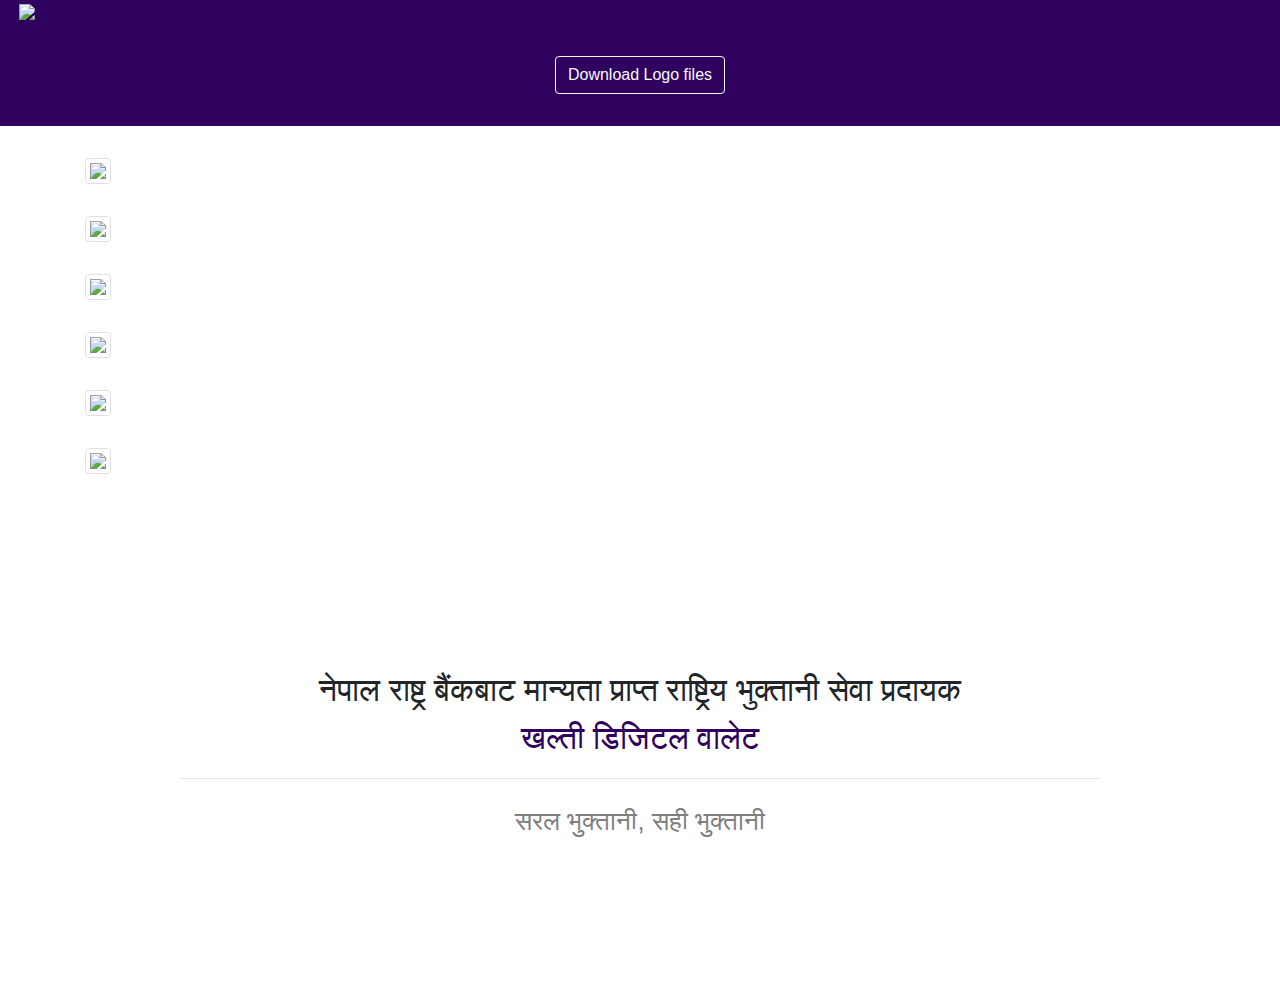
==== commit a31e01fd: "brandbook download" ====
--- a/brandbook/index.html
+++ b/brandbook/index.html
@@ -19,6 +19,7 @@
     <meta name="viewport" content="width=device-width, initial-scale=1.0, maximum-scale=1.0, user-scalable=no" />
 <title>Khalti Brandmark and Guidelines</title>
     <link rel="icon" type="image/png" sizes="32x32" href="https://d7vw40z4bofef.cloudfront.net/static/2.59.12-web19/images/favicon.png">
+<link rel="stylesheet" href="https://stackpath.bootstrapcdn.com/bootstrap/4.5.2/css/bootstrap.min.css" integrity="sha384-JcKb8q3iqJ61gNV9KGb8thSsNjpSL0n8PARn9HuZOnIxN0hoP+VmmDGMN5t9UJ0Z" crossorigin="anonymous">
 
     <style type="text/css">
         #aidcontainer {
@@ -89,22 +90,57 @@
             float: right;
         }
 
+	.brandbook-wrapper > div img{
+		margin-bottom:2em;
+	}
+
     </style>
 </head>
 <body id=''>
-<div id="wrap">
-<div class="container-fluid">
+<div id="wrap" style="margin:0;padding:0;">
+<div class="container-fluid" style='background:#300260; padding-bottom:2em;'>
 	<div class="row">
-		<div class="col-md-12">
-			<div class="thumbnail"><img src="https://campaigns.khalti.com/brandbook/mediakit/png/Khalti_Brandmark_Guide-1.png" />		
-			<div class="thumbnail"><img src="https://campaigns.khalti.com/brandbook/mediakit/png/Khalti_Brandmark_Guide-2.png" />		
-			<div class="thumbnail"><img src="https://campaigns.khalti.com/brandbook/mediakit/png/Khalti_Brandmark_Guide-3.png" />		
-			<div class="thumbnail"><img src="https://campaigns.khalti.com/brandbook/mediakit/png/Khalti_Brandmark_Guide-4.png" />		
-			<div class="thumbnail"><img src="https://campaigns.khalti.com/brandbook/mediakit/png/Khalti_Brandmark_Guide-5.png" />		
-			<div class="thumbnail"><img src="https://campaigns.khalti.com/brandbook/mediakit/png/Khalti_Brandmark_Guide-6.png" />		
-			<div class="thumbnail"><img src="https://campaigns.khalti.com/brandbook/mediakit/png/Khalti_Brandmark_Guide-7.png" />		
+		<div class="col-md-12 brandbook-wrapper">
+			<div style=''>
+				<img src="https://campaigns.khalti.com/brandbook/mediakit/png/Khalti_Brandmark_Guide-1.png" class="img-thumbnail" style='border:none; box-shadow:none; background:none'/>			</div>
 		</div>
 	</div>
+	<div class="row">
+		<div class="col-md-6 offset-md-3 text-center">
+			<a href="https://campaigns.khalti.com/brandbook/logo.zip" target="_blank" class="btn btn-outline-light">Download Logo files</a>
+		</div>
+	</div>
+</div>
+<div class="container" style='margin-top:2em'>
+	<div class="row">
+		<div class="col-md-12 brandbook-wrapper">
+			<div><img src="https://campaigns.khalti.com/brandbook/mediakit/png/Khalti_Brandmark_Guide-2.png" class="img-thumbnail" />		</div>
+			<div><img src="https://campaigns.khalti.com/brandbook/mediakit/png/Khalti_Brandmark_Guide-3.png" class="img-thumbnail" />		</div>
+			<div><img src="https://campaigns.khalti.com/brandbook/mediakit/png/Khalti_Brandmark_Guide-4.png" class="img-thumbnail" />		</div>
+			<div><img src="https://campaigns.khalti.com/brandbook/mediakit/png/Khalti_Brandmark_Guide-5.png" class="img-thumbnail" />		</div>
+			<div><img src="https://campaigns.khalti.com/brandbook/mediakit/png/Khalti_Brandmark_Guide-6.png" class="img-thumbnail" />		</div>
+			<div><img src="https://campaigns.khalti.com/brandbook/mediakit/png/Khalti_Brandmark_Guide-7.png" class="img-thumbnail" />		</div>
+		</div>
+	</div>
+	<div class="row">
+		<div class="col-md-10 offset-md-1 text-center" style='padding-bottom:5em;padding-top:5em; font-size:2em; '>
+
+&#2344;&#2375;&#2346;&#2366;&#2354; &#2352;&#2366;&#2359;&#2381;&#2335;&#2381;&#2352; &#2348;&#2376;&#2306;&#2325;&#2348;&#2366;&#2335; &#2350;&#2366;&#2344;&#2381;&#2351;&#2340;&#2366; &#2346;&#2381;&#2352;&#2366;&#2346;&#2381;&#2340;
+&#2352;&#2366;&#2359;&#2381;&#2335;&#2381;&#2352;&#2367;&#2351; &#2349;&#2369;&#2325;&#2381;&#2340;&#2366;&#2344;&#2368; &#2360;&#2375;&#2357;&#2366; &#2346;&#2381;&#2352;&#2342;&#2366;&#2351;&#2325;
+<br />
+<a href="https://khalti.com" style="color:#300260">
+
+&#2326;&#2354;&#2381;&#2340;&#2368; &#2337;&#2367;&#2332;&#2367;&#2335;&#2354; &#2357;&#2366;&#2354;&#2375;&#2335;
+
+</a>
+<hr />
+<small style='color:grey'>
+&#2360;&#2352;&#2354; &#2349;&#2369;&#2325;&#2381;&#2340;&#2366;&#2344;&#2368;, &#2360;&#2361;&#2368; &#2349;&#2369;&#2325;&#2381;&#2340;&#2366;&#2344;&#2368;
+</small>
+
+
+		</div>
+	<div>
 </div>
 </div>
 
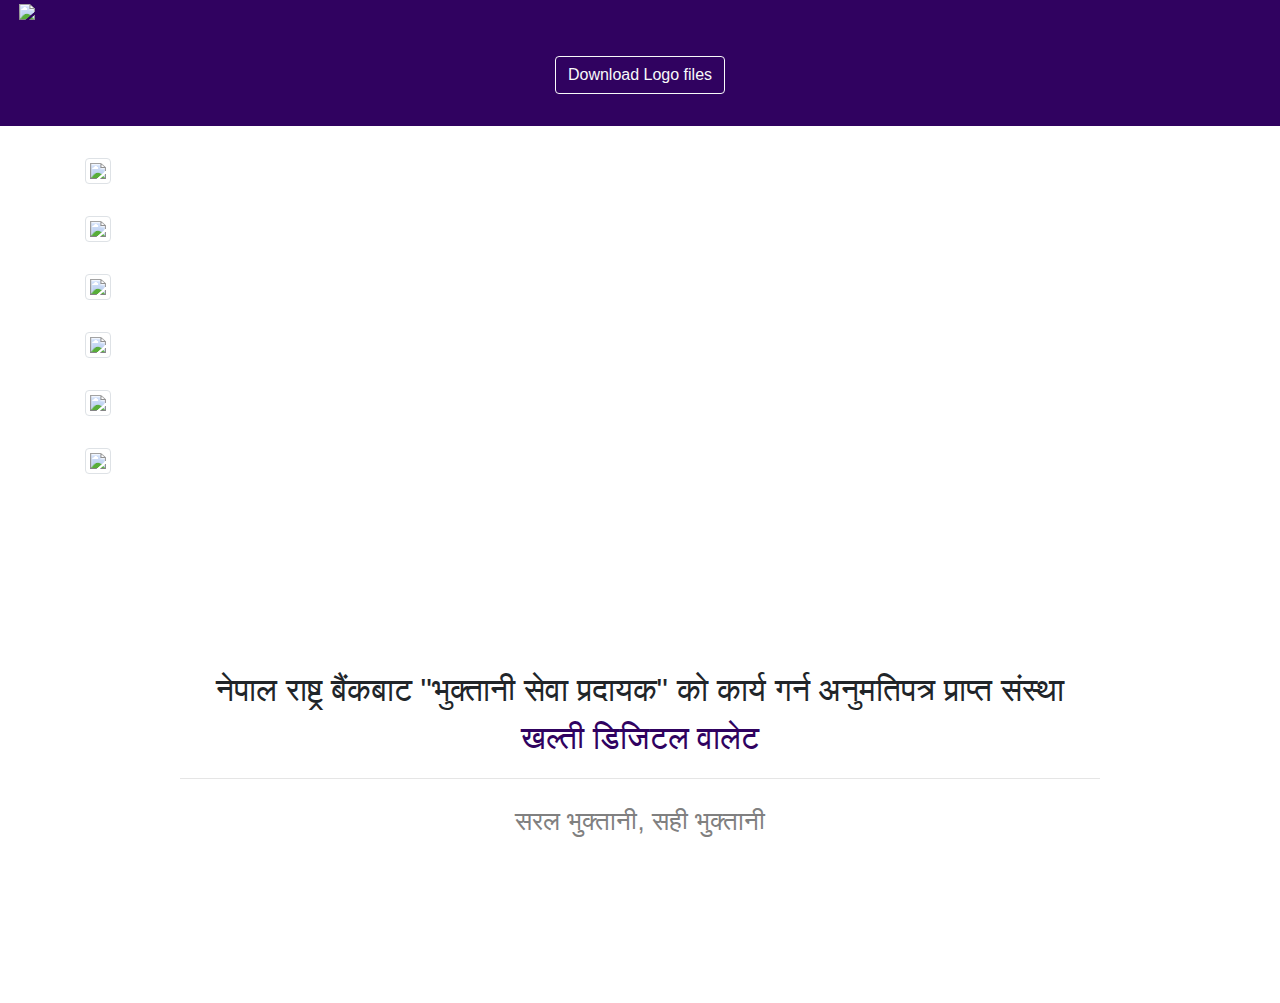
==== commit fb18fb16: "Update index.html" ====
--- a/brandbook/index.html
+++ b/brandbook/index.html
@@ -107,7 +107,7 @@
 	</div>
 	<div class="row">
 		<div class="col-md-6 offset-md-3 text-center">
-			<a href="https://campaigns.khalti.com/brandbook/logo.zip" target="_blank" class="btn btn-outline-light">Download Logo files</a>
+			<a href="https://campaigns.khalti.com/brandbook/Khalti_BrandMark.zip" target="_blank" class="btn btn-outline-light">Download Logo files</a>
 		</div>
 	</div>
 </div>
@@ -125,8 +125,7 @@
 	<div class="row">
 		<div class="col-md-10 offset-md-1 text-center" style='padding-bottom:5em;padding-top:5em; font-size:2em; '>
 
-&#2344;&#2375;&#2346;&#2366;&#2354; &#2352;&#2366;&#2359;&#2381;&#2335;&#2381;&#2352; &#2348;&#2376;&#2306;&#2325;&#2348;&#2366;&#2335; &#2350;&#2366;&#2344;&#2381;&#2351;&#2340;&#2366; &#2346;&#2381;&#2352;&#2366;&#2346;&#2381;&#2340;
-&#2352;&#2366;&#2359;&#2381;&#2335;&#2381;&#2352;&#2367;&#2351; &#2349;&#2369;&#2325;&#2381;&#2340;&#2366;&#2344;&#2368; &#2360;&#2375;&#2357;&#2366; &#2346;&#2381;&#2352;&#2342;&#2366;&#2351;&#2325;
+			नेपाल राष्ट्र बैंकबाट "भुक्तानी सेवा प्रदायक" को कार्य गर्न अनुमतिपत्र प्राप्त संस्था
 <br />
 <a href="https://khalti.com" style="color:#300260">
 
